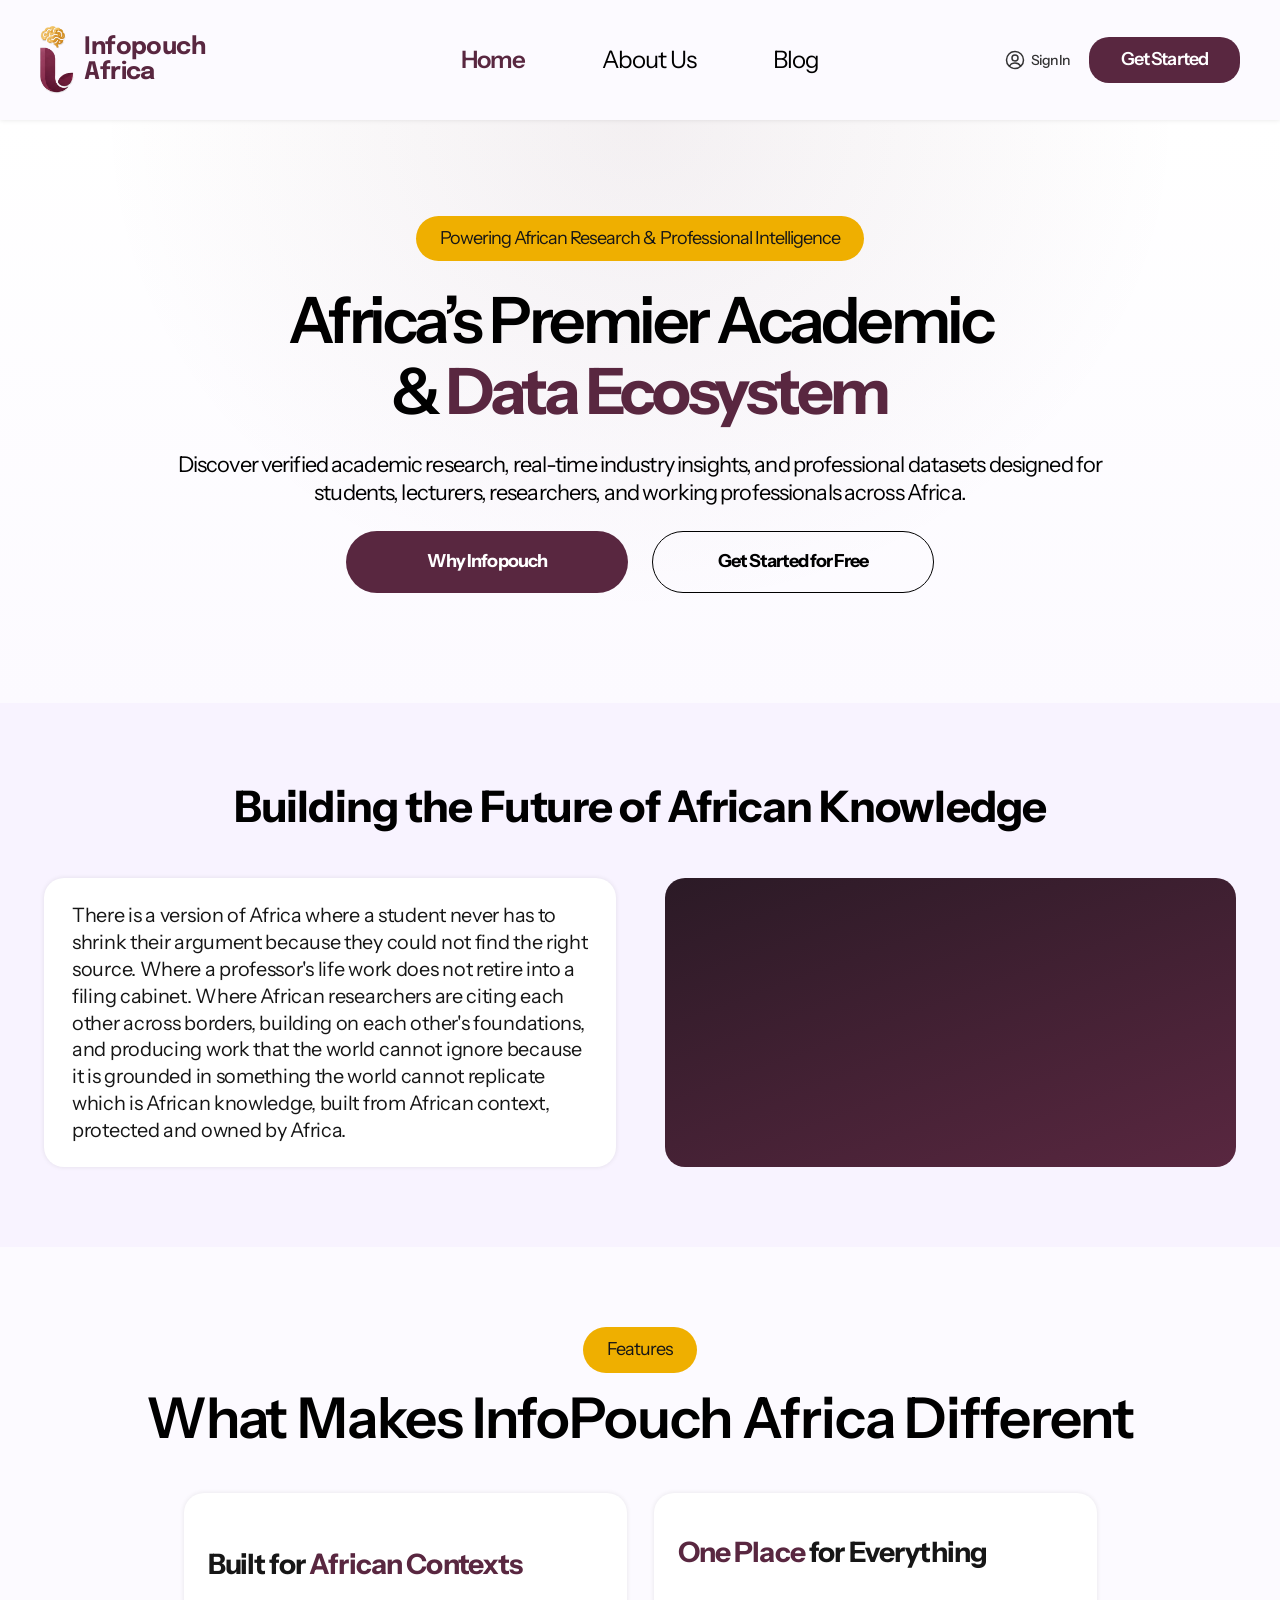
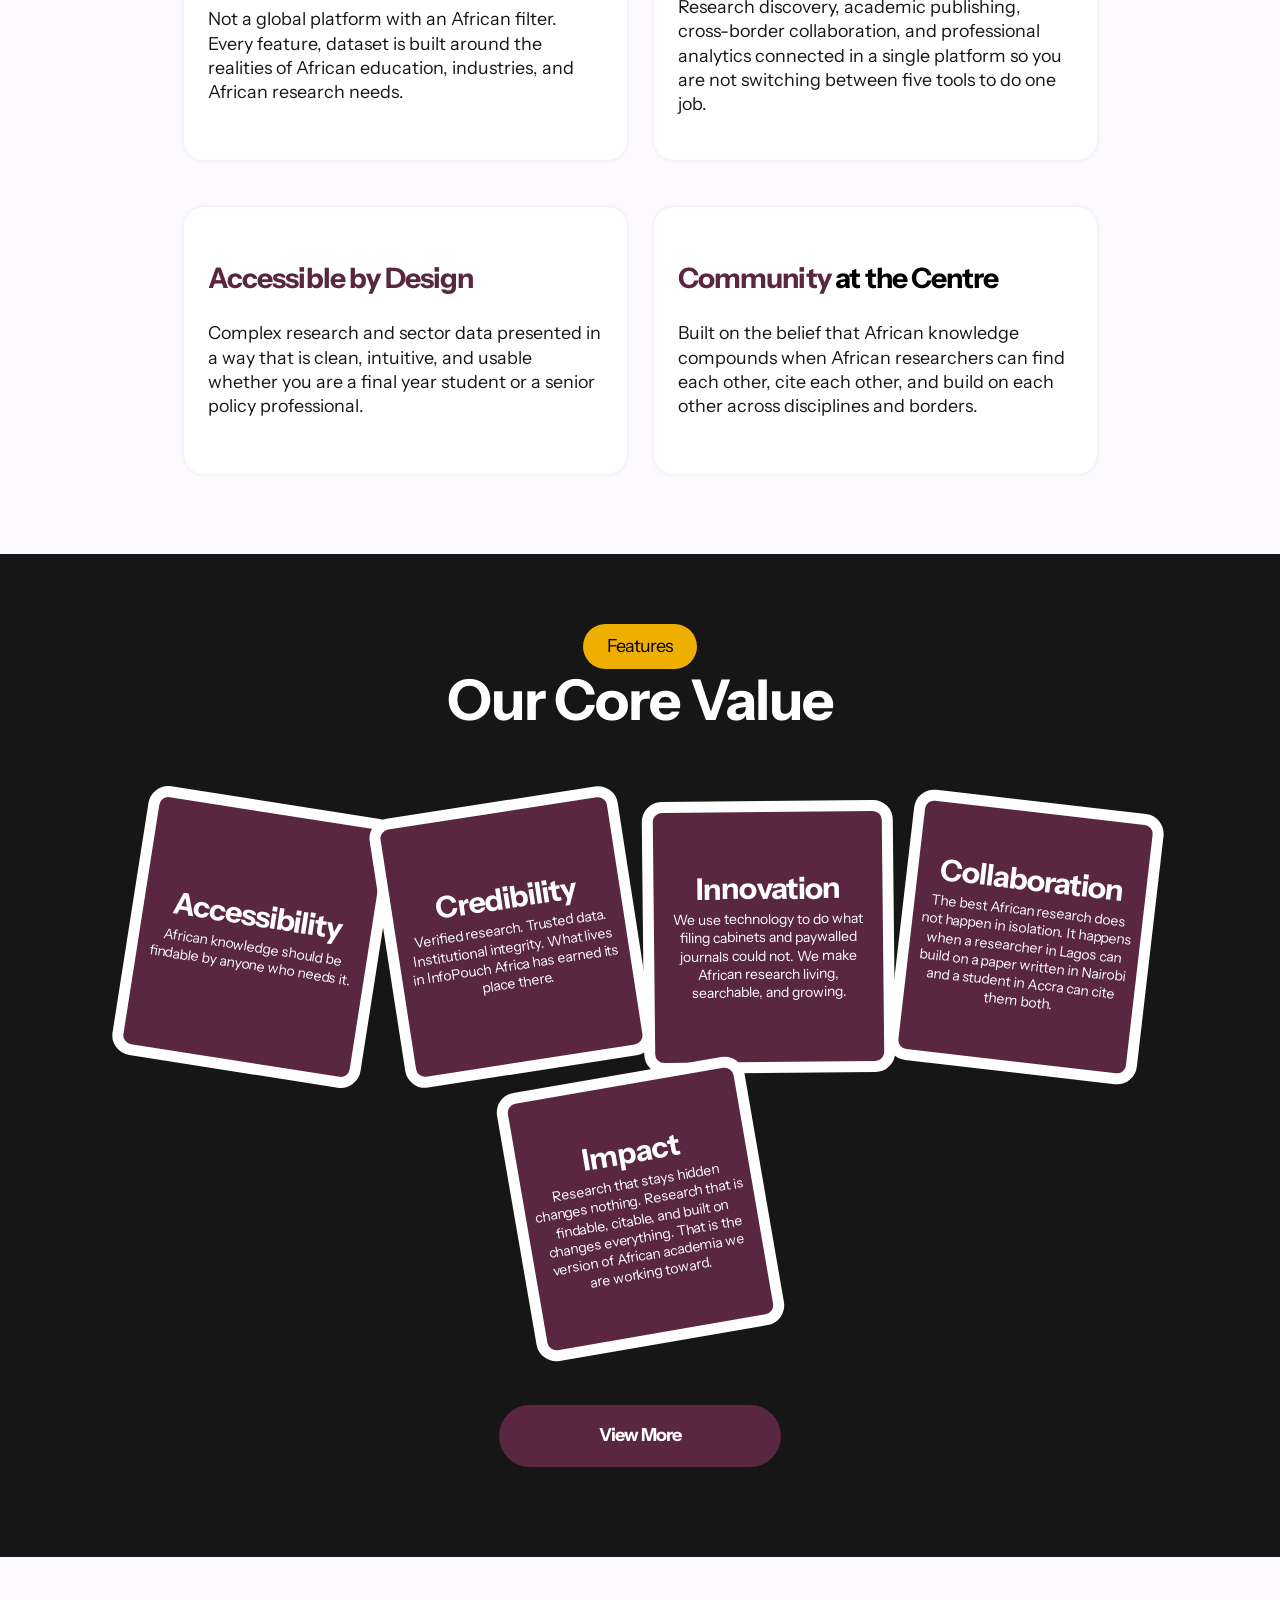
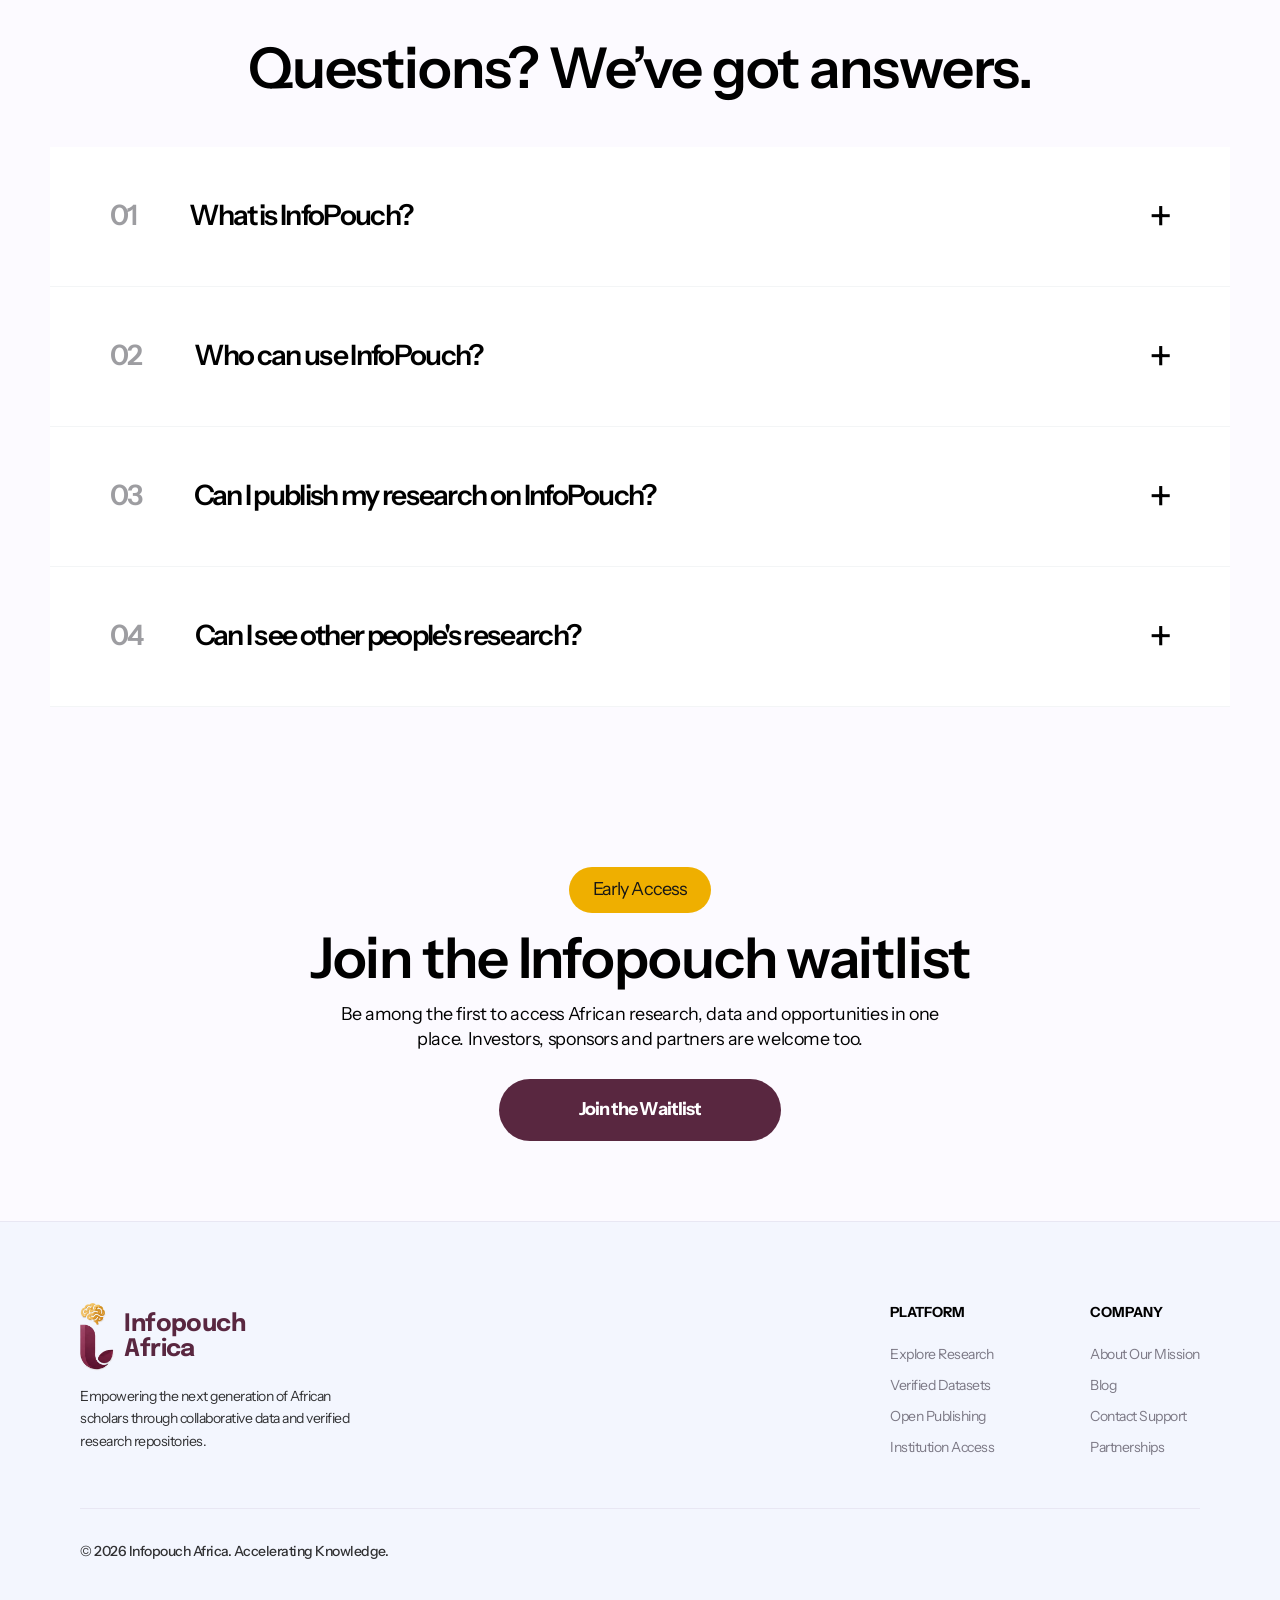
==== index.html @ 2bbce554 "Add InfoPouch site" ====
<!DOCTYPE html>
<html lang="en"><head><meta charset="utf-8">
<meta name="viewport" content="width=device-width, initial-scale=1">
<title>Infopouch Africa | Africa’s Premier Academic & Data Ecosystem</title>
<meta name="description" content="A digital data and information repository for Africans, by Africans.">
<link rel="preconnect" href="https://fonts.googleapis.com"><link rel="preconnect" href="https://fonts.gstatic.com" crossorigin>
<link href="https://fonts.googleapis.com/css2?family=Instrument+Sans:wght@400;500;600;700&family=Epilogue:wght@700&display=swap" rel="stylesheet">
<link rel="icon" type="image/png" href="assets/favicon.png">
<link rel="stylesheet" href="css/style.css"></head><body>
<div id="site-header"></div>
<main>
<div class="hero"><div class="wrap center"><span class="pill">Powering African Research &amp; Professional Intelligence</span>
<h1>Africa’s Premier Academic<br>&amp; <b>Data Ecosystem</b></h1>
<p class="lead">Discover verified academic research, real-time industry insights, and professional datasets designed for students, lecturers, researchers, and working professionals across Africa.</p>
<div class="btns"><a class="btn" href="about.html">Why Infopouch</a><a class="btn out" data-wl href="#waitlist">Get Started for Free</a></div></div></div>
<section class="lav"><div class="wrap"><h2 style="font-weight:700;font-size:clamp(30px,3.4vw,48px)">Building the Future of African Knowledge</h2>
<div class="split" style="margin-top:48px"><div class="card wide"><p style="margin:0">There is a version of Africa where a student never has to shrink their argument because they could not find the right source. Where a professor's life work does not retire into a filing cabinet. Where African researchers are citing each other across borders, building on each other's foundations, and producing work that the world cannot ignore because it is grounded in something the world cannot replicate which is African knowledge, built from African context, protected and owned by Africa.</p></div><div class="panel pf" style="min-height:289px"></div></div></div></section>
<section class="bg"><div class="wrap"><div class="center"><span class="pill">Features</span><h2>What Makes InfoPouch Africa Different</h2></div>
<div class="cards" style="margin-top:44px">
<div class="card"><h3>Built for <em>African Contexts</em></h3><p>Not a global platform with an African filter. Every feature, dataset is built around the realities of African education, industries, and African research needs.</p></div>
<div class="card"><h3><em>One Place</em> for Everything</h3><p>Research discovery, academic publishing, cross-border collaboration, and professional analytics connected in a single platform so you are not switching between five tools to do one job.</p></div>
<div class="card"><h3 class="p">Accessible by Design</h3><p>Complex research and sector data presented in a way that is clean, intuitive, and usable whether you are a final year student or a senior policy professional.</p></div>
<div class="card"><h3 class="p">Community <span style="color:#000">at the Centre</span></h3><p>Built on the belief that African knowledge compounds when African researchers can find each other, cite each other, and build on each other across disciplines and borders.</p></div></div></div></section>
<section class="values"><div class="wrap center"><span class="pill" style="color:#000">Features</span><h2>Our Core Value</h2>
<div class="vals">
<div class="v"><h3>Accessibility</h3><p>African knowledge should be findable by anyone who needs it.</p></div>
<div class="v"><h3>Credibility</h3><p>Verified research. Trusted data. Institutional integrity. What lives in InfoPouch Africa has earned its place there.</p></div>
<div class="v"><h3>Innovation</h3><p>We use technology to do what filing cabinets and paywalled journals could not. We make African research living, searchable, and growing.</p></div>
<div class="v"><h3>Collaboration</h3><p>The best African research does not happen in isolation. It happens when a researcher in Lagos can build on a paper written in Nairobi and a student in Accra can cite them both.</p></div>
<div class="v"><h3>Impact</h3><p>Research that stays hidden changes nothing. Research that is findable, citable, and built on changes everything. That is the version of African academia we are working toward.</p></div></div>
<a class="btn" href="about.html">View More</a></div></section>
<section class="bg"><div class="wrap"><h2>Questions? We’ve got answers.</h2><div class="faq">
<details><summary>What is InfoPouch?</summary><p>A digital data and information repository for Africans, by Africans, bringing African research, sector data and opportunities into one searchable platform.</p></details>
<details><summary>Who can use InfoPouch?</summary><p>Students, researchers, lecturers, professionals and institutions across Africa, starting in Nigeria.</p></details>
<details><summary>Can I publish my research on InfoPouch?</summary><p>Yes. Publishing for authors and academics is part of the platform. Join the waitlist to be first in line.</p></details>
<details><summary>Can I see other people's research?</summary><p>Yes. Discovering African research, data and opportunities is the core of the platform.</p></details></div></div></section>
<section class="wl" id="waitlist"><div class="wrap"><span class="pill">Early Access</span><h2>Join the Infopouch waitlist</h2>
<p>Be among the first to access African research, data and opportunities in one place. Investors, sponsors and partners are welcome too.</p>
<a class="btn" data-wl href="#waitlist">Join the Waitlist</a></div></section>
</main>
<div id="site-footer"></div>
<script src="js/main.js"></script></body></html>
---- css/style.css ----
/* ===== BRAND TOKENS (taken from the Figma file). Edit here to restyle the whole site ===== */
:root{
 --plum:#592740; --gold:#efaf00; --ink:#161616; --lav:#f8f3ff; --bg:#fcfaff; --white:#fff;
 --line:rgba(204,195,214,.3); --footer:rgba(225,232,253,.4); --mute:rgba(74,68,83,.7); --dark:#161616;
 /* Photos: drop files in /assets and set them here, e.g.  --hero-img:url("assets/hero.jpg");  */
 --hero-img:none; --about-img:none; --vision-img:none; --mission-img:none; --future-img:none; --blog-hero-img:none;
}
*{box-sizing:border-box}html{scroll-behavior:smooth}
body{margin:0;background:#fff;color:#000;font:400 clamp(17px,1.4vw,20px)/1.35 "Instrument Sans",system-ui,sans-serif}
h1,h2,h3,p{margin:0}a{color:inherit}.wrap{max-width:1240px;margin:0 auto;padding:0 24px}
/* header */
header{background:var(--bg);box-shadow:0 0 5px rgba(0,0,0,.1);position:sticky;top:0;z-index:10}
header .wrap{max-width:1440px;display:grid;grid-template-columns:1fr auto 1fr;align-items:center;height:120px;padding:0 40px}
.brand{display:inline-flex;align-items:center;gap:10px;text-decoration:none;font:700 24px/1 Epilogue,sans-serif;color:var(--plum);letter-spacing:-.025em}
.brand img{height:68px;width:auto}.brand span{max-width:110px;line-height:1.05}
nav{display:flex;gap:77px;font-size:24px;letter-spacing:-.04em}nav a{text-decoration:none;color:#000}nav a.on{color:var(--plum);font-weight:600}
.hact{display:flex;align-items:center;justify-content:flex-end;gap:20px}
.signin{display:inline-flex;align-items:center;gap:6px;font:500 14px "Instrument Sans";color:rgba(0,0,0,.8);text-decoration:none;letter-spacing:-.07em}
.btn{display:inline-flex;align-items:center;justify-content:center;background:var(--plum);color:#fff;border:0;text-decoration:none;cursor:pointer;font:700 18px/1.4 "Instrument Sans",sans-serif;letter-spacing:-.055em;min-height:62px;min-width:282px;padding:10px 24px;border-radius:100px}
.btn.sm{min-height:46px;min-width:151px;border-radius:20px;font-weight:600}
.btn.out{background:transparent;color:#000;border:1px solid #000}.btn.out.w{color:#fff;border-color:#fff}
.pill{display:inline-block;background:var(--gold);color:var(--ink);font-size:18px;letter-spacing:-.055em;padding:10px 24px;border-radius:100px;line-height:1.4}
/* type */
h1{font-weight:600;font-size:clamp(38px,5vw,72px);letter-spacing:-.055em;line-height:1.1}h1 b{font-weight:700;color:var(--plum)}
h2{font-weight:600;font-size:clamp(32px,4.4vw,64px);letter-spacing:-.02em;line-height:1.1;text-align:center}
.center{text-align:center;display:flex;flex-direction:column;align-items:center;gap:14px}
/* hero */
.hero{padding:96px 0 110px;background:var(--hero-img) center/cover no-repeat,radial-gradient(ellipse at 50% 0%,rgba(89,39,64,.07),transparent 60%),linear-gradient(#fff,var(--bg))}
.hero .center{gap:24px}.hero p.lead{max-width:941px;font-size:clamp(18px,1.7vw,24px);letter-spacing:-.04em;line-height:1.3}
.btns{display:flex;gap:24px;flex-wrap:wrap;justify-content:center}
.hero.dark{background:var(--blog-hero-img) center/cover no-repeat,linear-gradient(135deg,#1c1418,#3b1a2c);color:#fff;padding:120px 0}
section{padding:80px 0}.lav{background:var(--lav)}.bg{background:var(--bg)}
/* split blocks */
.split{display:grid;grid-template-columns:1fr 1fr;gap:49px;align-items:center}
.split p{font-size:clamp(17px,1.55vw,22px);color:var(--ink);letter-spacing:-.015em;margin-bottom:12px}
.panel{min-height:320px;border-radius:20px;background:var(--about-img) center/cover no-repeat,linear-gradient(160deg,#2b1a26,var(--plum) 70%)}
.panel.pv{background:var(--vision-img) center/cover no-repeat,linear-gradient(160deg,#3a2230,#6b3350)}.panel.pm{background:var(--mission-img) center/cover no-repeat,linear-gradient(160deg,#6b3350,#2b1a26)}.panel.pf{background:var(--future-img) center/cover no-repeat,linear-gradient(160deg,#2b1a26,var(--plum))}
/* cards */
.cards{display:grid;grid-template-columns:repeat(2,minmax(0,443px));gap:47px 27px;justify-content:center}
.card{background:#fff;border-radius:20px;padding:20px 24px;box-shadow:0 0 5px rgba(0,0,0,.09);display:flex;flex-direction:column;justify-content:center;gap:27px;min-height:267px}
.card h3{font-weight:700;font-size:clamp(24px,2.2vw,32px);letter-spacing:-.03em;line-height:1.15;color:var(--ink)}.card h3 em{font-style:normal;color:var(--plum)}.card h3.p{color:var(--plum)}.card p{color:var(--ink)}
.card.wide{min-height:289px;padding:24px 28px;gap:12px}.card.wide h3{font-size:clamp(26px,2.4vw,36px)}
.stack{display:grid;gap:49px}
/* core values */
.values{background:var(--dark);color:#fff;padding:70px 0 90px}.values h2{color:#fff;font-weight:700}
.vals{display:flex;flex-wrap:wrap;justify-content:center;gap:6px;margin:70px 0 60px}
.v{width:251px;min-height:272px;background:var(--plum);border:11px solid #fff;border-radius:20px;padding:12px;display:flex;flex-direction:column;justify-content:center;gap:6px;text-align:center;font-size:14px;line-height:1.3}
.v h3{font-weight:700;font-size:32px;letter-spacing:-.03em;line-height:1.05}
.v:nth-child(1){transform:rotate(8.9deg)}.v:nth-child(2){transform:rotate(-8.8deg)}.v:nth-child(3){transform:rotate(-.6deg)}.v:nth-child(4){transform:rotate(6.6deg)}.v:nth-child(5){transform:rotate(-9.8deg)}
.values .center{gap:0}
/* faq */
.faq{max-width:1180px;margin:48px auto 0;counter-reset:q}
details{background:#fff;counter-increment:q;border-bottom:1px solid rgba(205,214,218,.25)}
summary{list-style:none;cursor:pointer;display:flex;align-items:flex-start;gap:52px;padding:52px 60px;font-weight:600;font-size:clamp(22px,2.2vw,32px);letter-spacing:-.06em;color:#000;line-height:1.2}
summary::-webkit-details-marker{display:none}summary::before{content:counter(q,decimal-leading-zero);color:rgba(60,60,67,.5);flex:none}
summary::after{content:"+";margin-left:auto;font-weight:300;font-size:44px;line-height:.8}details[open] summary::after{content:"×"}
details p{padding:0 60px 44px 164px;color:var(--ink)}
/* blog */
.posts{display:grid;grid-template-columns:repeat(auto-fill,minmax(300px,1fr));gap:48px 36px}
.post .art{height:260px;border-radius:20px;margin-bottom:20px;background-size:cover;background-position:center;background:linear-gradient(140deg,#3b1a2c,var(--plum));display:flex;align-items:flex-start;padding:14px}
.post .art span{background:rgba(0,0,0,.35);color:#fff;font-size:15px;padding:4px 12px;border-radius:6px}
.post h3{font-weight:600;font-size:clamp(24px,2.2vw,32px);letter-spacing:-.06em;line-height:1.15;color:#121416;margin-bottom:10px}
.meta{font-size:15px;color:rgba(0,0,0,.6);margin-bottom:12px}.post p{font-size:clamp(17px,1.4vw,20px)}
.post a.more{display:inline-block;margin-top:16px;font-weight:600;color:#121416;text-decoration:none;border-bottom:2px solid #121416;padding-bottom:2px}
article.full{max-width:760px;margin:0 auto}article.full p{margin:0 0 18px}.tag{font-size:14px;font-weight:600;color:var(--plum);text-transform:uppercase;letter-spacing:.06em}
/* waitlist */
.wl{background:var(--bg);text-align:center}.wl h2{margin:14px 0 14px}.wl p{max-width:620px;margin:0 auto 28px;letter-spacing:-.02em}
/* footer */
footer{background:var(--footer);border-top:1px solid var(--line);padding:81px 0 40px;font-size:14px}
footer .wrap{max-width:1440px;padding:0 80px}.fgrid{display:flex;justify-content:space-between;gap:48px;flex-wrap:wrap}
footer .brand{margin-bottom:14px}footer .blurb{max-width:300px;color:rgba(0,0,0,.8);letter-spacing:-.035em;line-height:1.6}
.fcols{display:flex;gap:96px;flex-wrap:wrap}footer h4{margin:0 0 24px;font:700 14px "Instrument Sans";text-transform:uppercase;color:#000}
footer .fcols a{display:block;margin-bottom:12px;color:var(--mute);text-decoration:none;letter-spacing:-.035em}
.fbot{border-top:1px solid var(--line);margin-top:40px;padding-top:33px;display:flex;justify-content:space-between;gap:16px;flex-wrap:wrap;font-weight:500;color:rgba(0,0,0,.8);letter-spacing:-.035em}
@media(max-width:900px){header .wrap{height:72px;padding:0 16px;display:flex;justify-content:space-between}.brand img{height:44px}.brand{font-size:17px}.brand span{max-width:90px}nav{display:none}.signin{display:none}
.split,.cards{grid-template-columns:1fr}.hero{padding:56px 0 64px}.btn{min-width:0;width:100%;max-width:320px}.btn.sm{width:auto;min-width:130px}
summary{padding:28px 20px;gap:18px}details p{padding:0 20px 28px}.v{width:100%;max-width:290px}footer .wrap{padding:0 24px}.fcols{gap:36px}section{padding:56px 0}}
.values .wrap{max-width:1440px}.vals{gap:0 6px}.v{padding:8px}.v p{overflow-wrap:anywhere}
.v h3{font-size:30px;overflow-wrap:anywhere}
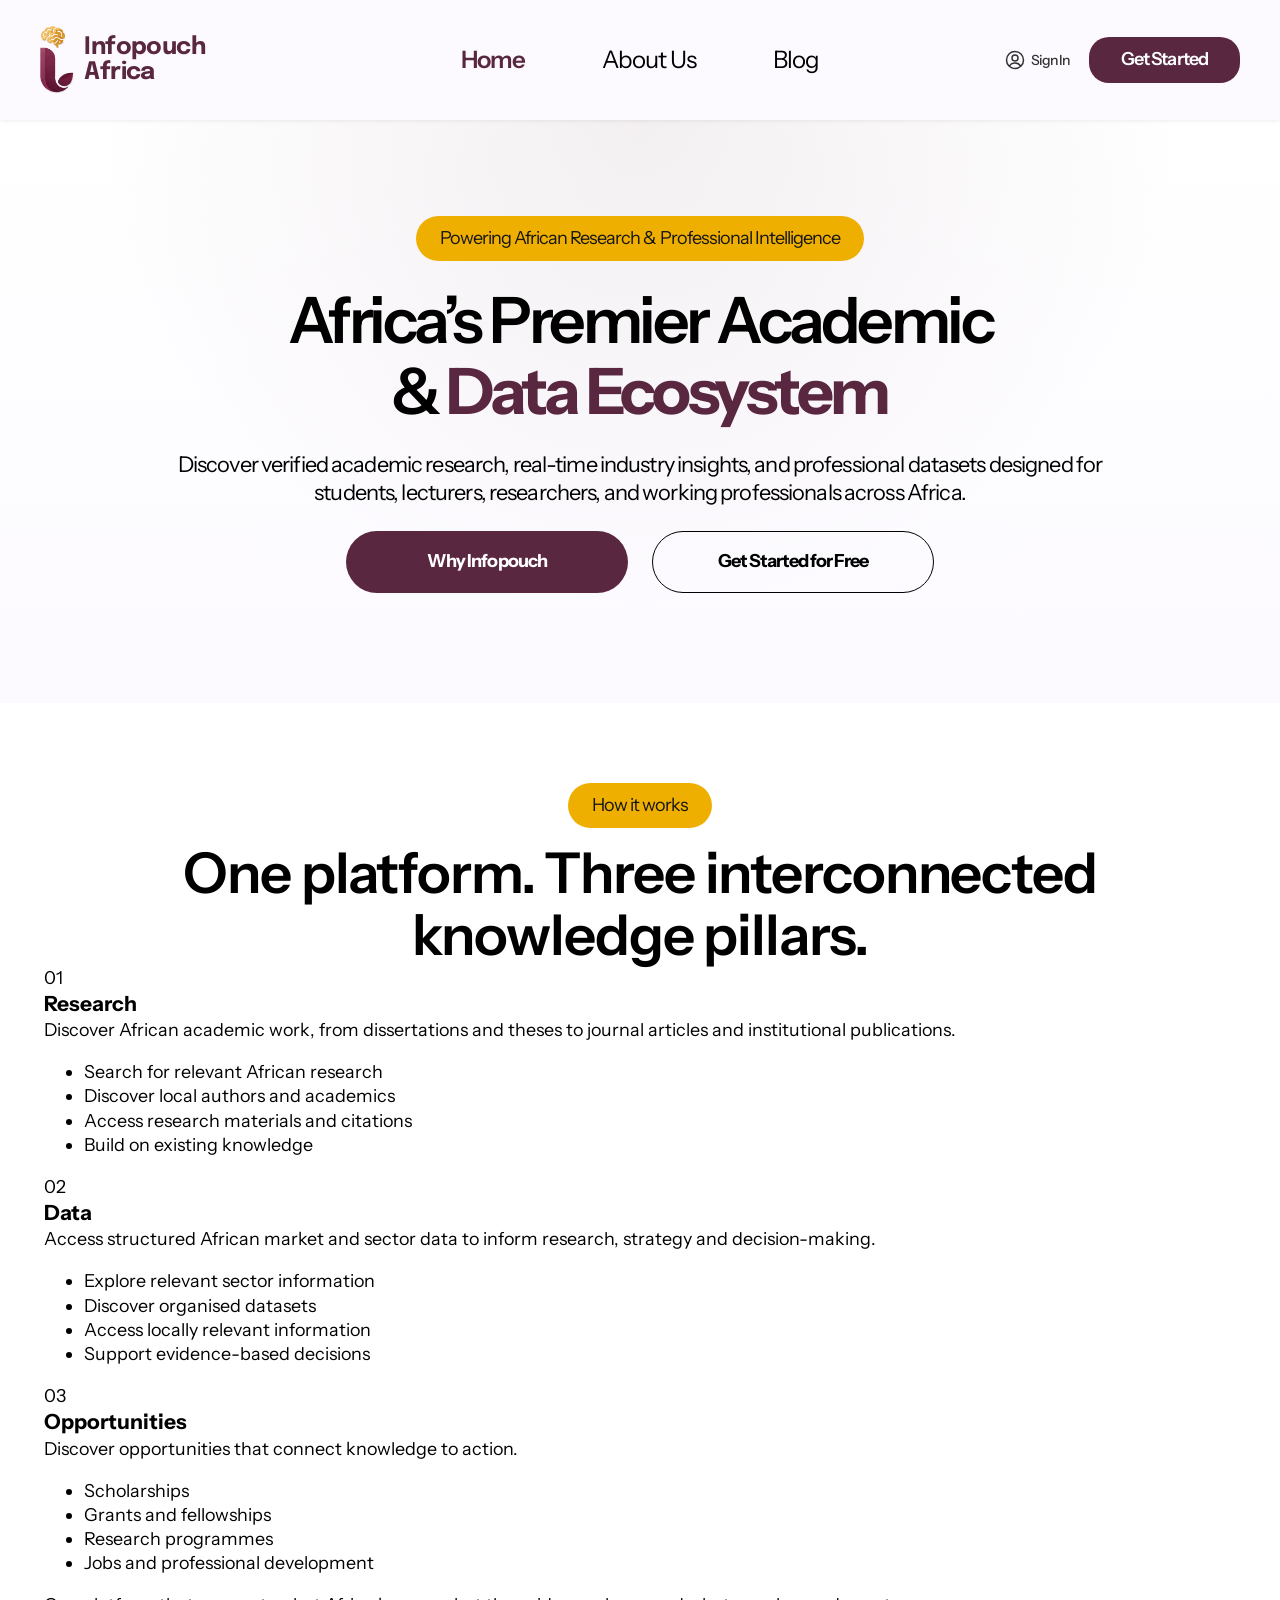
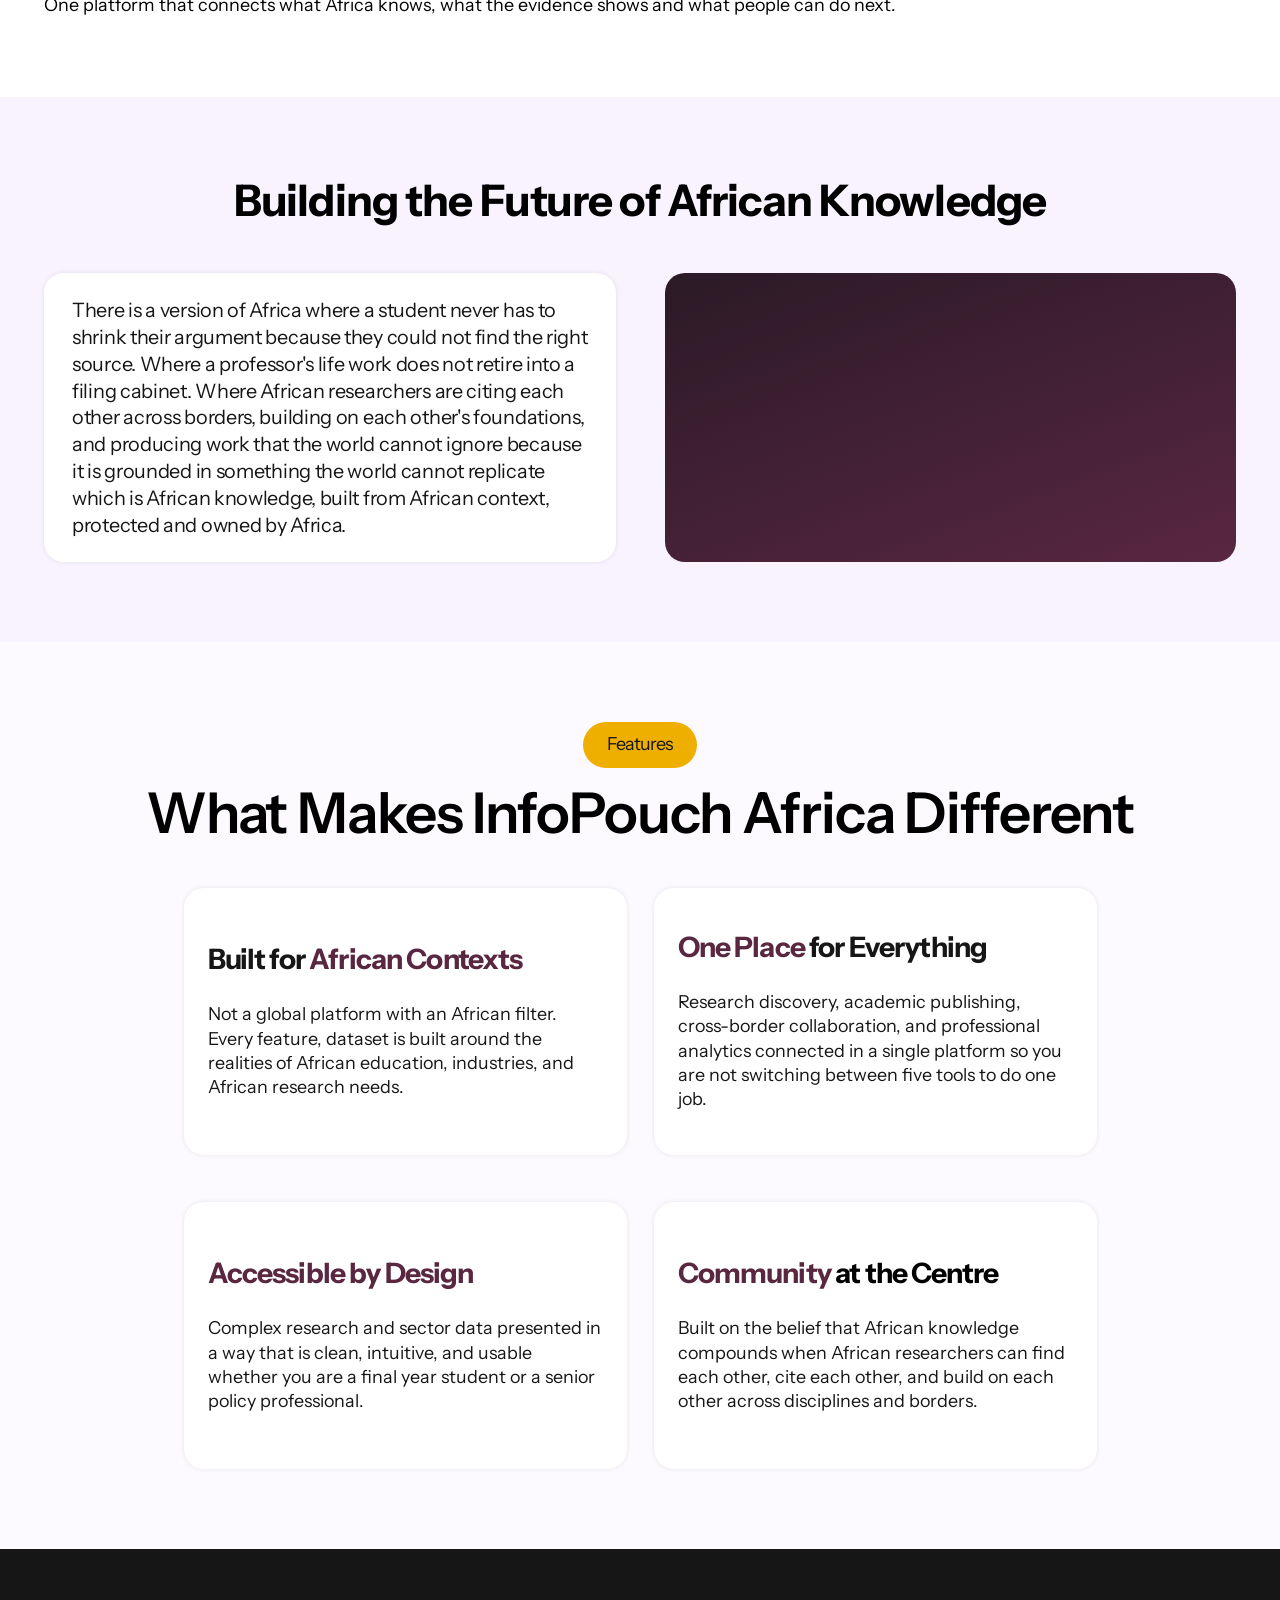
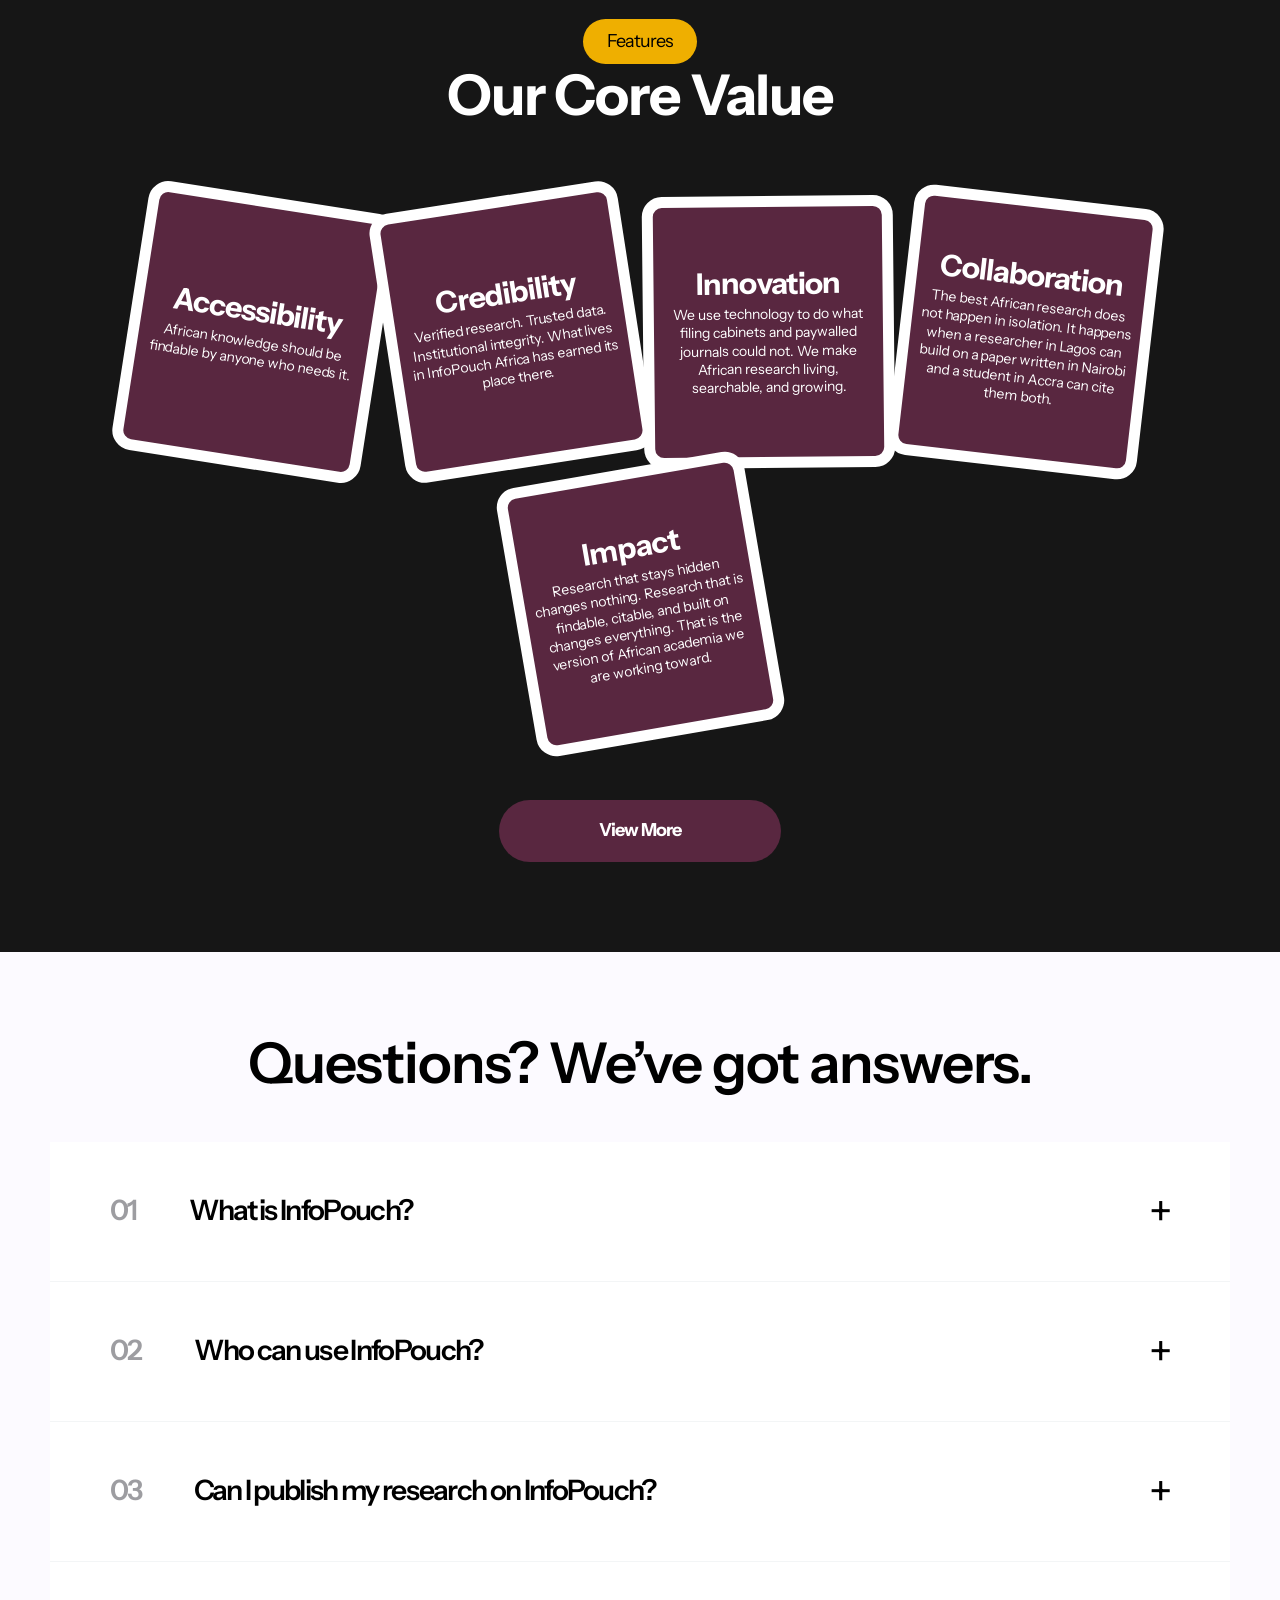
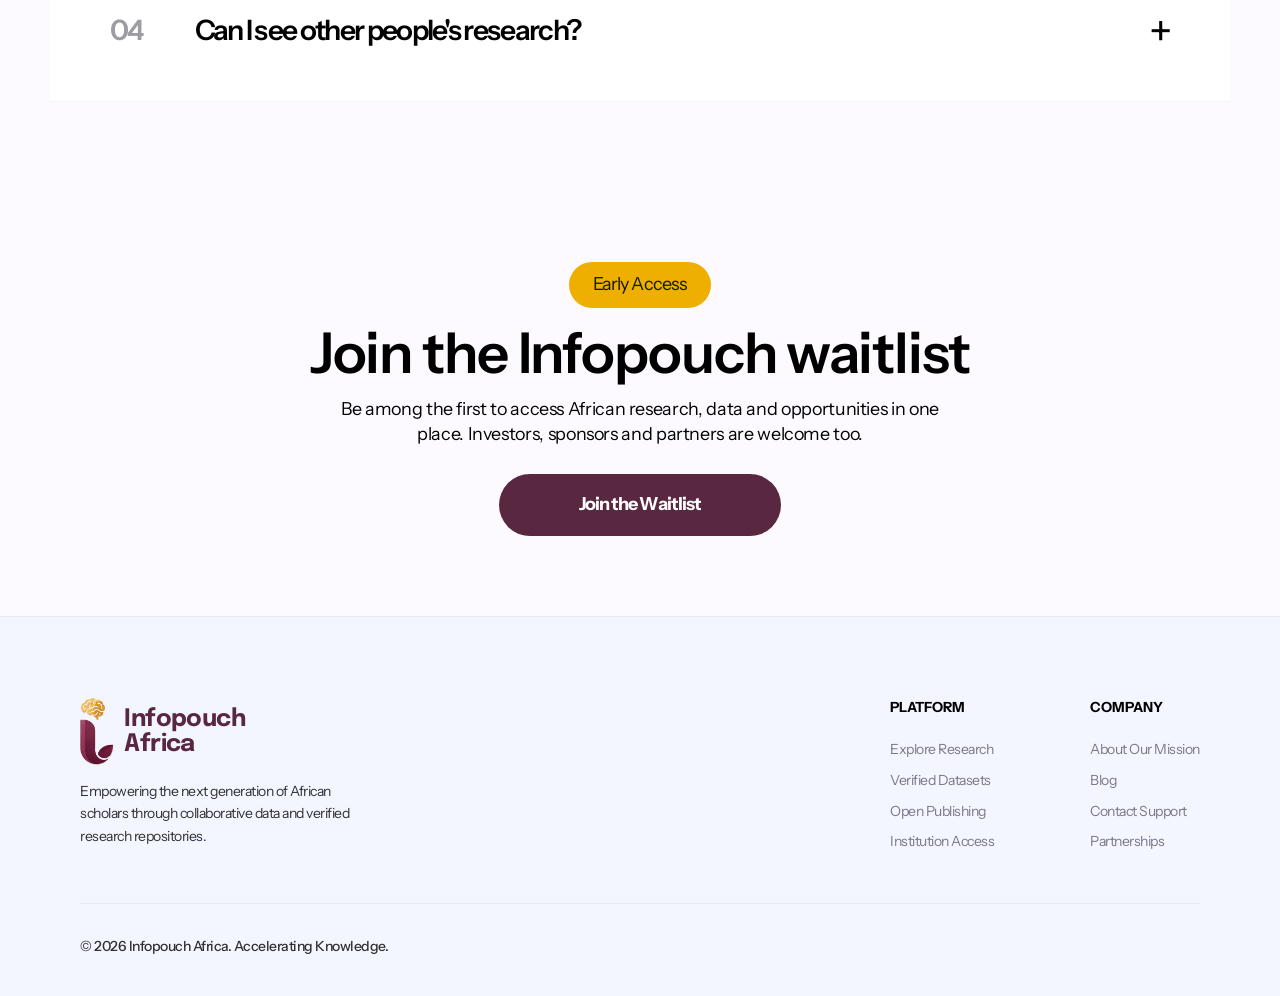
==== commit 53fc0b05: "Add files via upload" ====
--- a/index.html
+++ b/index.html
@@ -13,6 +13,12 @@
 <h1>Africa’s Premier Academic<br>&amp; <b>Data Ecosystem</b></h1>
 <p class="lead">Discover verified academic research, real-time industry insights, and professional datasets designed for students, lecturers, researchers, and working professionals across Africa.</p>
 <div class="btns"><a class="btn" href="about.html">Why Infopouch</a><a class="btn out" data-wl href="#waitlist">Get Started for Free</a></div></div></div>
+<section class="pillars"><div class="wrap"><div class="center"><span class="pill">How it works</span><h2>One platform. Three interconnected knowledge pillars.</h2></div>
+<div class="pgrid">
+<article class="pillar"><span class="num">01</span><h3>Research</h3><p>Discover African academic work, from dissertations and theses to journal articles and institutional publications.</p><ul><li>Search for relevant African research</li><li>Discover local authors and academics</li><li>Access research materials and citations</li><li>Build on existing knowledge</li></ul></article>
+<article class="pillar"><span class="num">02</span><h3>Data</h3><p>Access structured African market and sector data to inform research, strategy and decision-making.</p><ul><li>Explore relevant sector information</li><li>Discover organised datasets</li><li>Access locally relevant information</li><li>Support evidence-based decisions</li></ul></article>
+<article class="pillar"><span class="num">03</span><h3>Opportunities</h3><p>Discover opportunities that connect knowledge to action.</p><ul><li>Scholarships</li><li>Grants and fellowships</li><li>Research programmes</li><li>Jobs and professional development</li></ul></article></div>
+<p class="tagline">One platform that connects what Africa knows, what the evidence shows and what people can do next.</p></div></section>
 <section class="lav"><div class="wrap"><h2 style="font-weight:700;font-size:clamp(30px,3.4vw,48px)">Building the Future of African Knowledge</h2>
 <div class="split" style="margin-top:48px"><div class="card wide"><p style="margin:0">There is a version of Africa where a student never has to shrink their argument because they could not find the right source. Where a professor's life work does not retire into a filing cabinet. Where African researchers are citing each other across borders, building on each other's foundations, and producing work that the world cannot ignore because it is grounded in something the world cannot replicate which is African knowledge, built from African context, protected and owned by Africa.</p></div><div class="panel pf" style="min-height:289px"></div></div></div></section>
 <section class="bg"><div class="wrap"><div class="center"><span class="pill">Features</span><h2>What Makes InfoPouch Africa Different</h2></div>
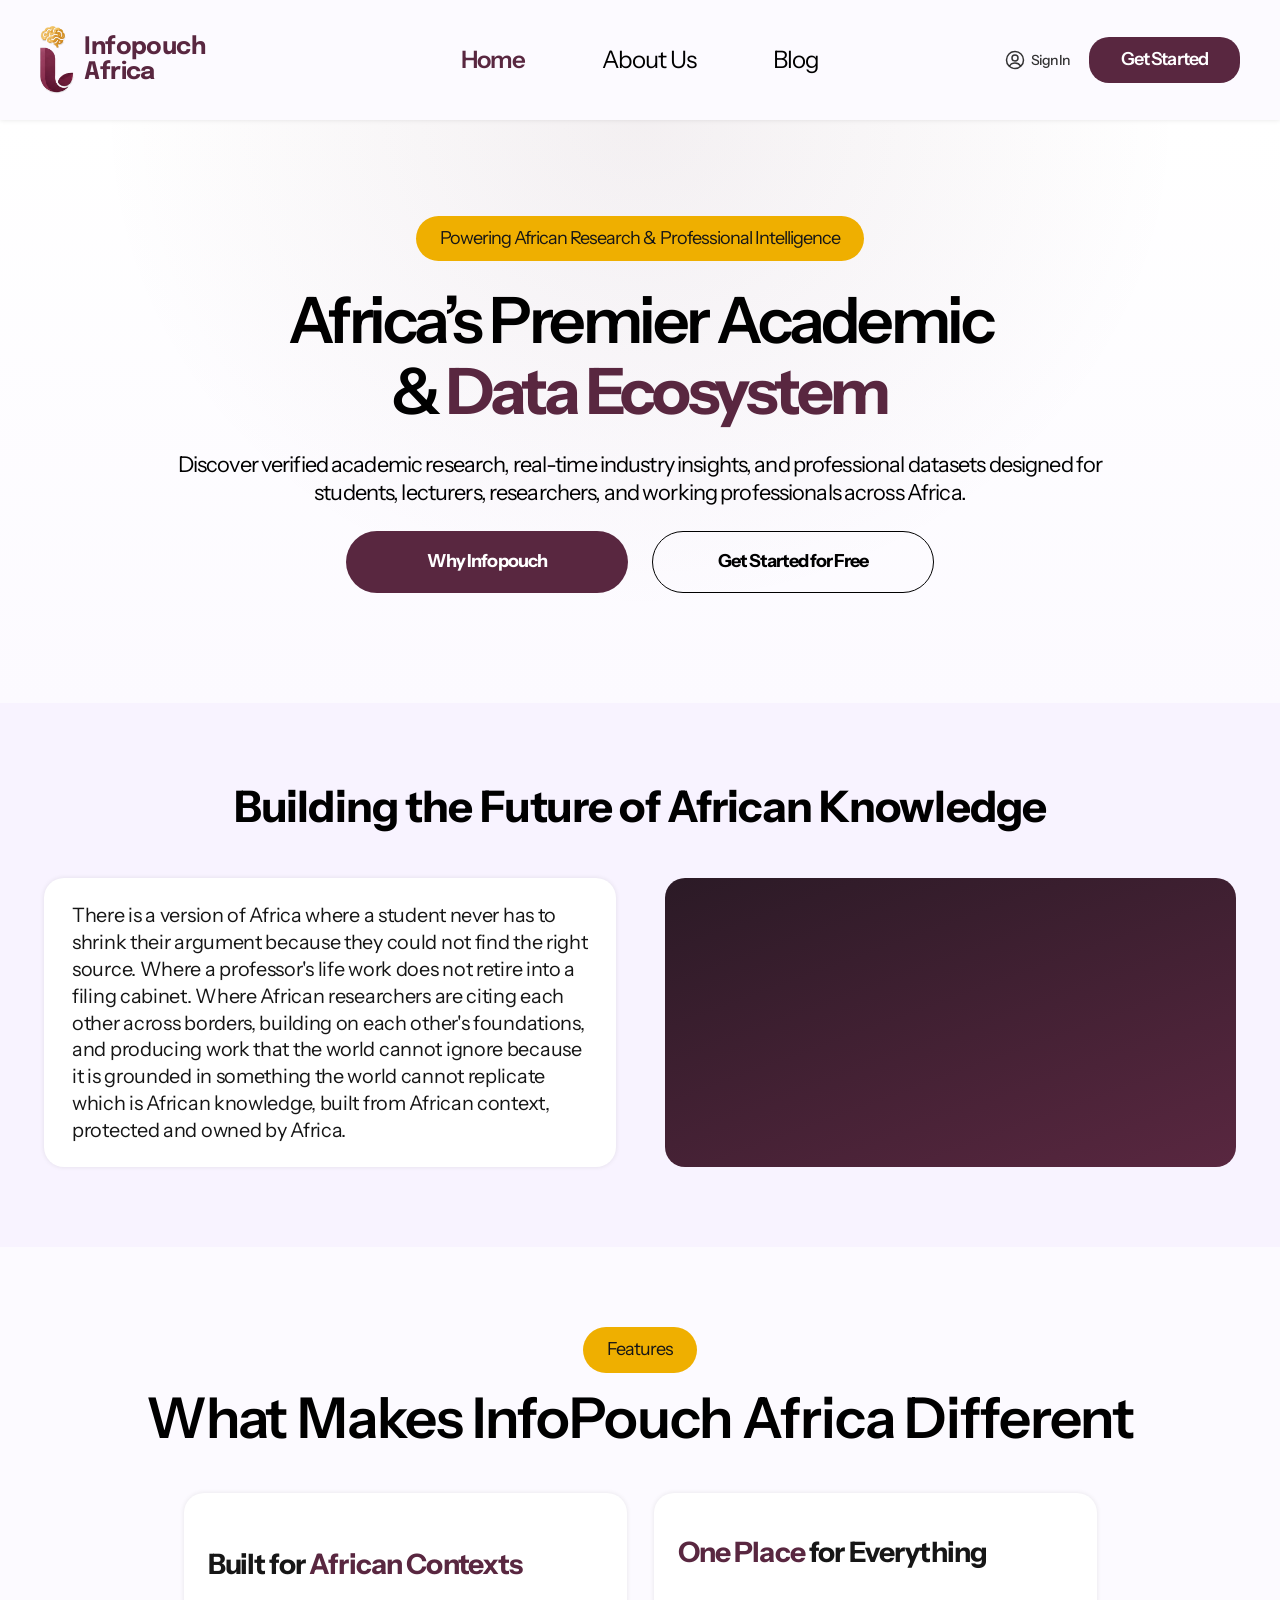
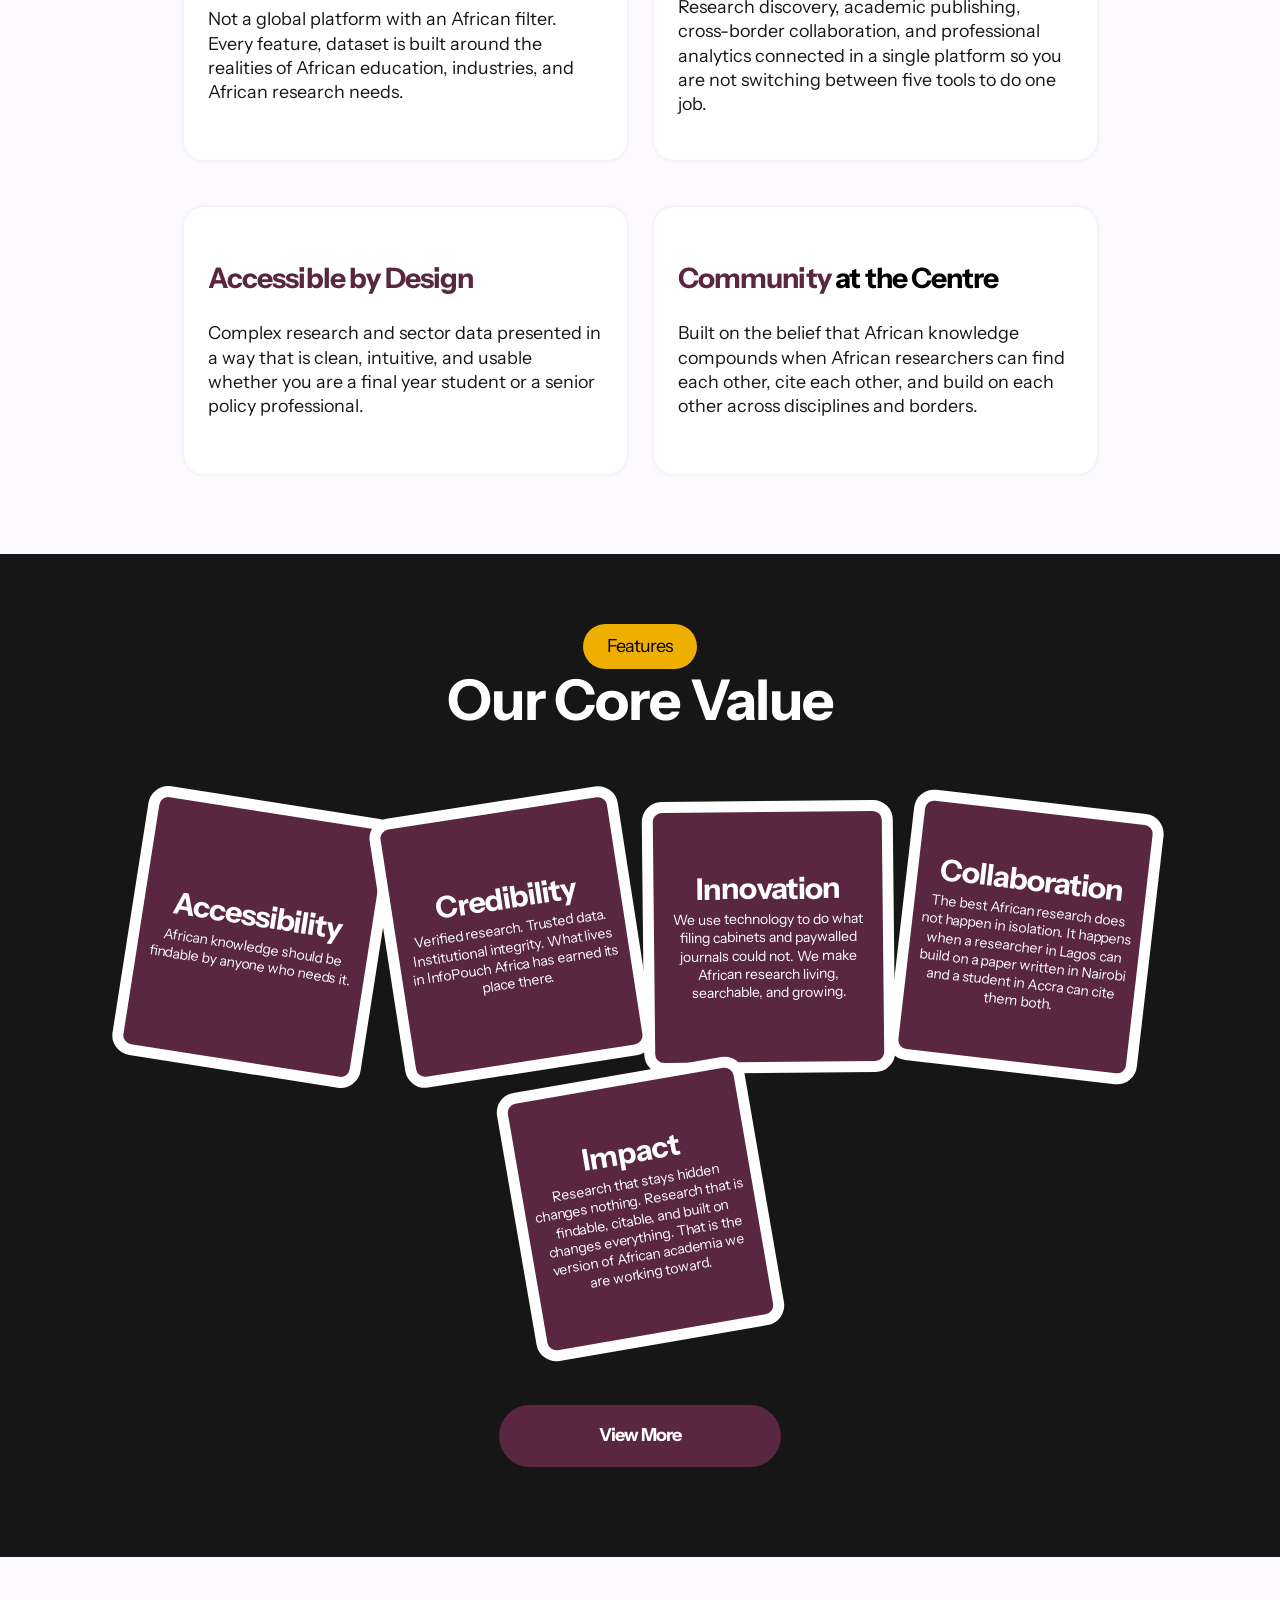
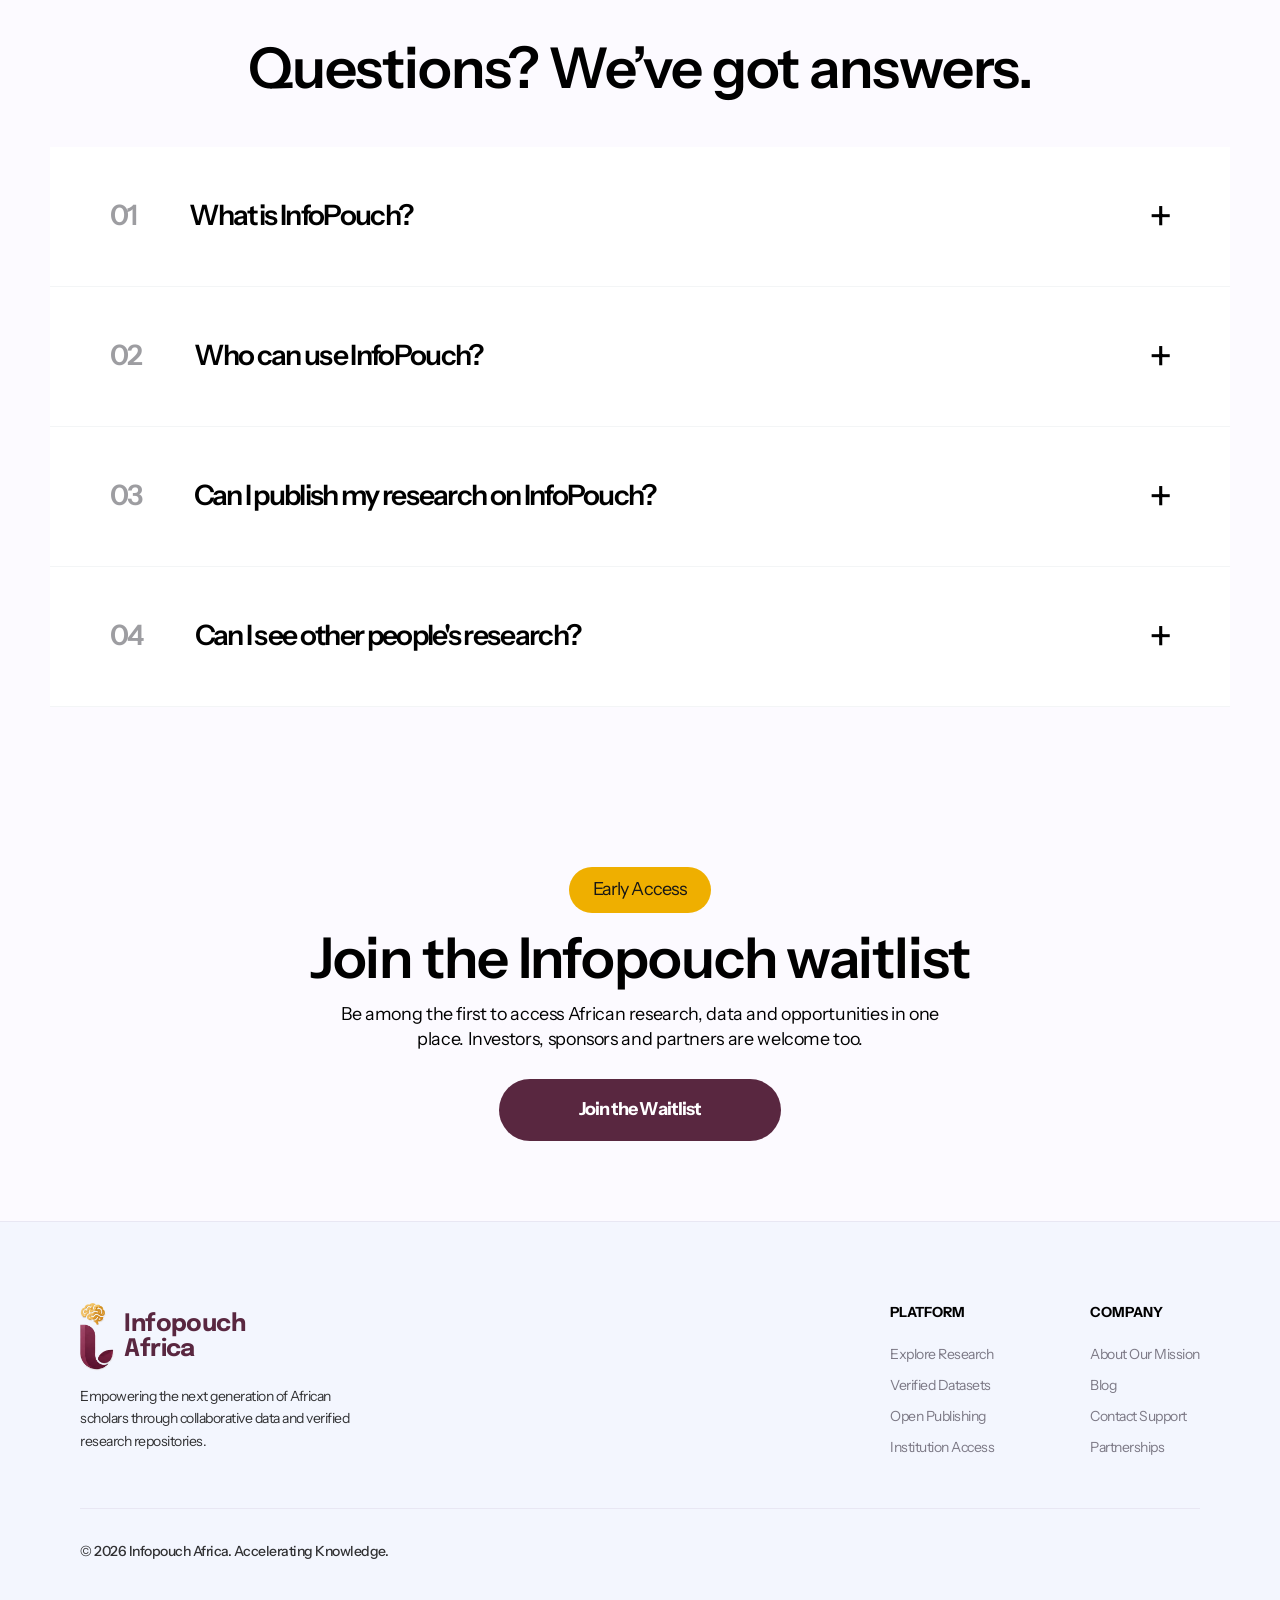
==== commit fbbf0d8d: "Revert "Add files via upload" This reverts commit 53fc0b054e43dcab280f68b3bfd7aab586cc6f69." ====
--- a/index.html
+++ b/index.html
@@ -13,12 +13,6 @@
 <h1>Africa’s Premier Academic<br>&amp; <b>Data Ecosystem</b></h1>
 <p class="lead">Discover verified academic research, real-time industry insights, and professional datasets designed for students, lecturers, researchers, and working professionals across Africa.</p>
 <div class="btns"><a class="btn" href="about.html">Why Infopouch</a><a class="btn out" data-wl href="#waitlist">Get Started for Free</a></div></div></div>
-<section class="pillars"><div class="wrap"><div class="center"><span class="pill">How it works</span><h2>One platform. Three interconnected knowledge pillars.</h2></div>
-<div class="pgrid">
-<article class="pillar"><span class="num">01</span><h3>Research</h3><p>Discover African academic work, from dissertations and theses to journal articles and institutional publications.</p><ul><li>Search for relevant African research</li><li>Discover local authors and academics</li><li>Access research materials and citations</li><li>Build on existing knowledge</li></ul></article>
-<article class="pillar"><span class="num">02</span><h3>Data</h3><p>Access structured African market and sector data to inform research, strategy and decision-making.</p><ul><li>Explore relevant sector information</li><li>Discover organised datasets</li><li>Access locally relevant information</li><li>Support evidence-based decisions</li></ul></article>
-<article class="pillar"><span class="num">03</span><h3>Opportunities</h3><p>Discover opportunities that connect knowledge to action.</p><ul><li>Scholarships</li><li>Grants and fellowships</li><li>Research programmes</li><li>Jobs and professional development</li></ul></article></div>
-<p class="tagline">One platform that connects what Africa knows, what the evidence shows and what people can do next.</p></div></section>
 <section class="lav"><div class="wrap"><h2 style="font-weight:700;font-size:clamp(30px,3.4vw,48px)">Building the Future of African Knowledge</h2>
 <div class="split" style="margin-top:48px"><div class="card wide"><p style="margin:0">There is a version of Africa where a student never has to shrink their argument because they could not find the right source. Where a professor's life work does not retire into a filing cabinet. Where African researchers are citing each other across borders, building on each other's foundations, and producing work that the world cannot ignore because it is grounded in something the world cannot replicate which is African knowledge, built from African context, protected and owned by Africa.</p></div><div class="panel pf" style="min-height:289px"></div></div></div></section>
 <section class="bg"><div class="wrap"><div class="center"><span class="pill">Features</span><h2>What Makes InfoPouch Africa Different</h2></div>
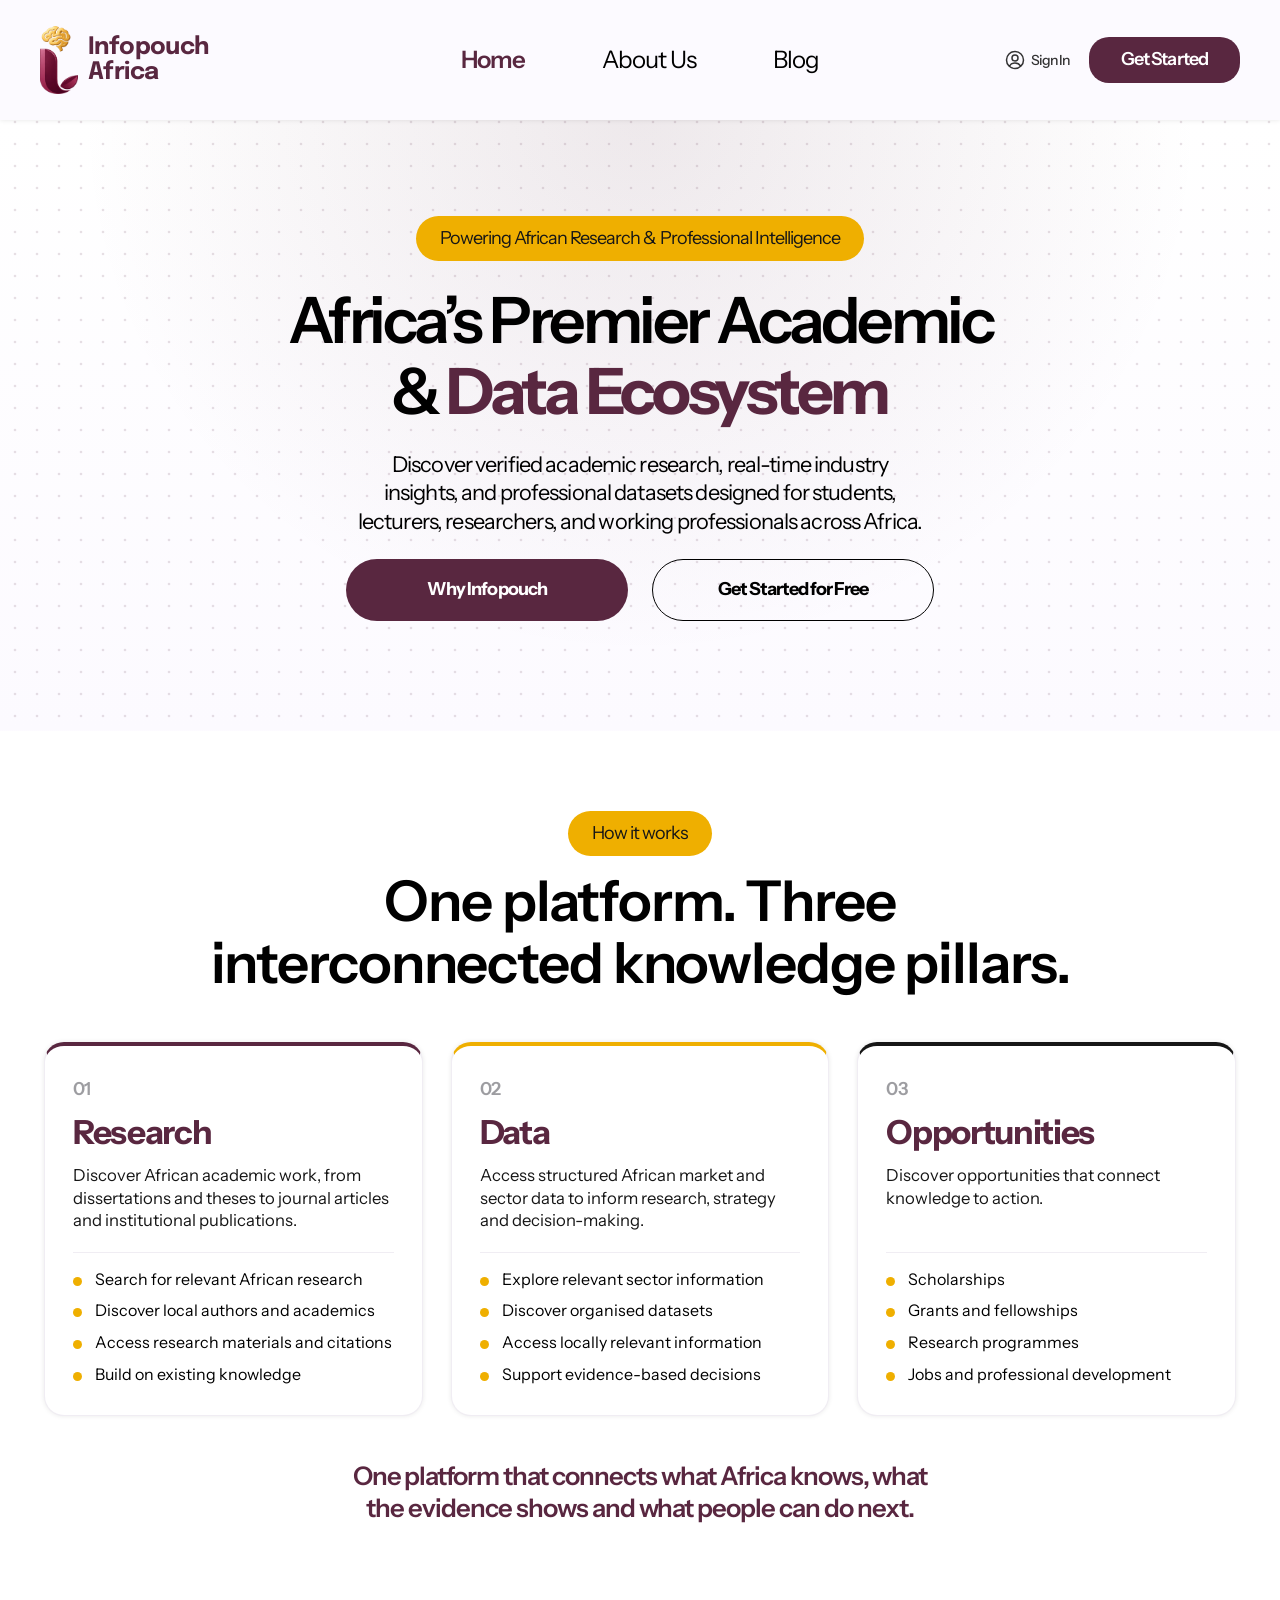
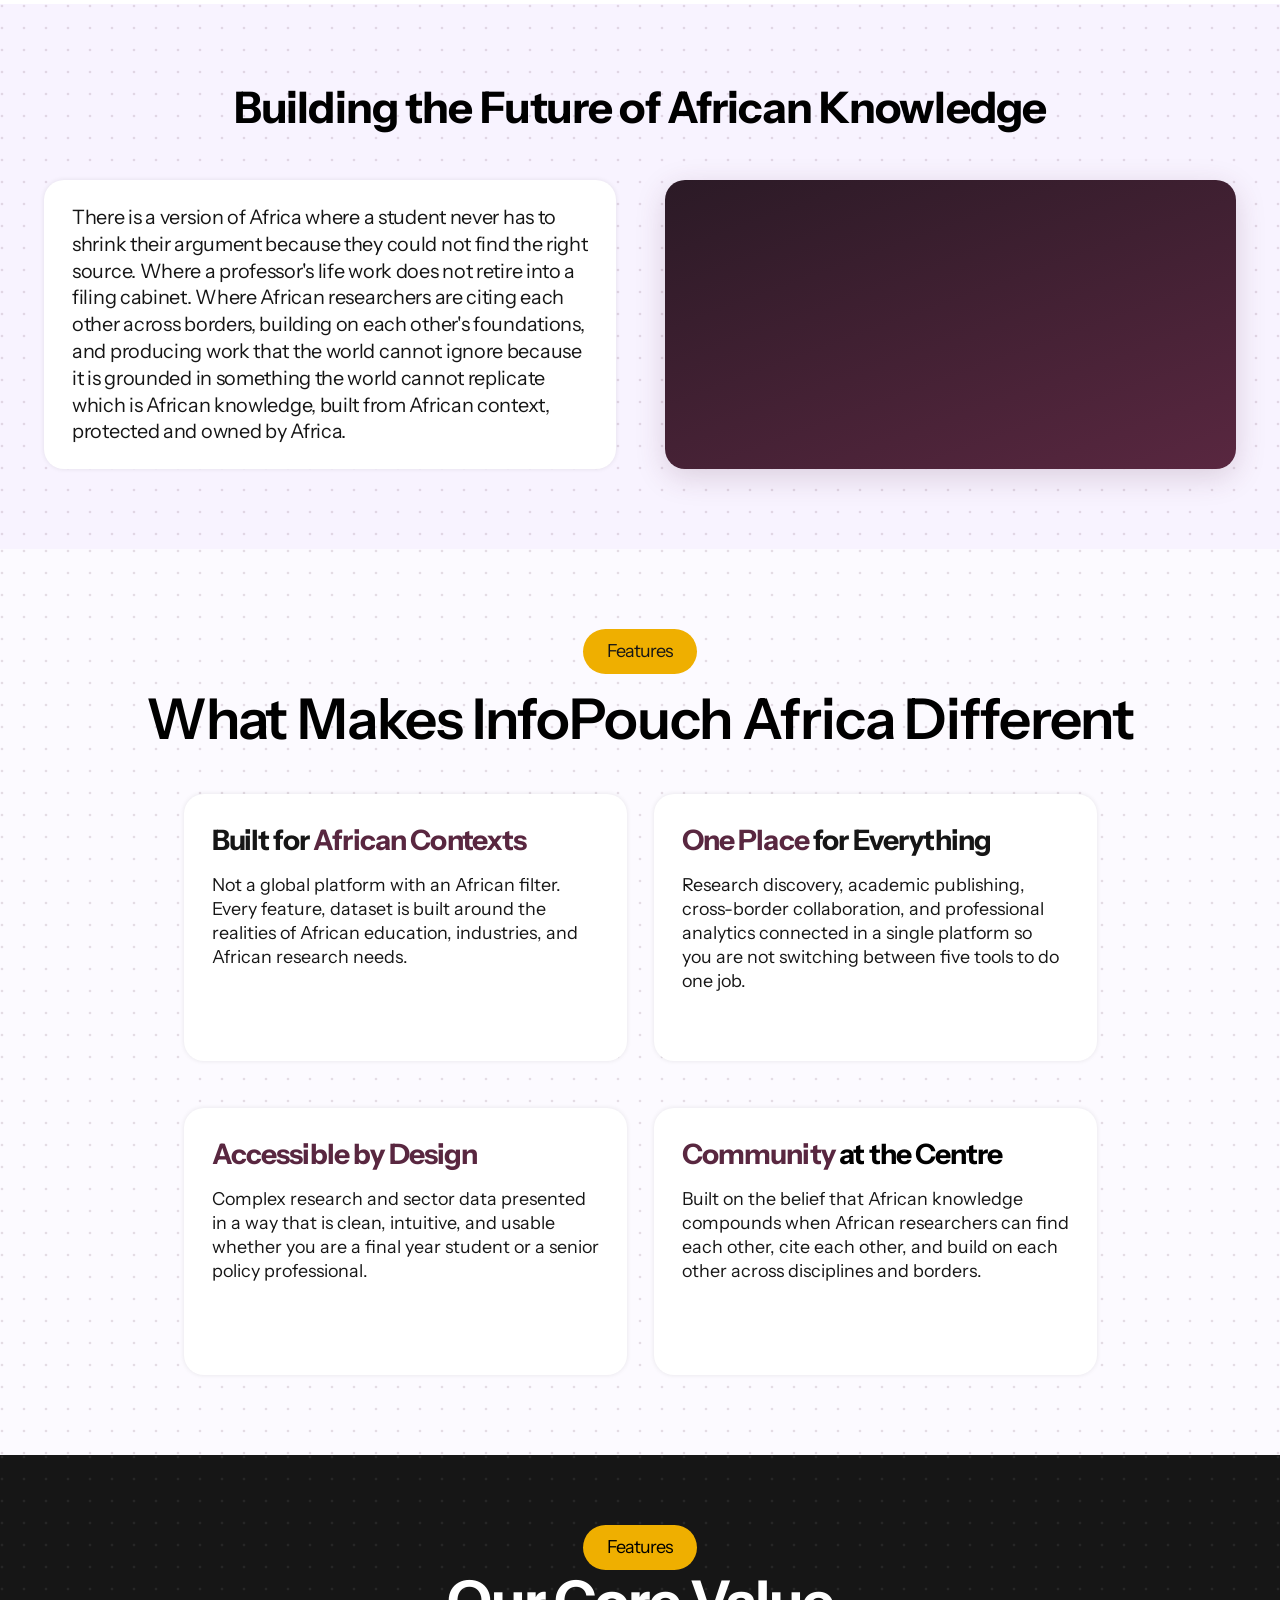
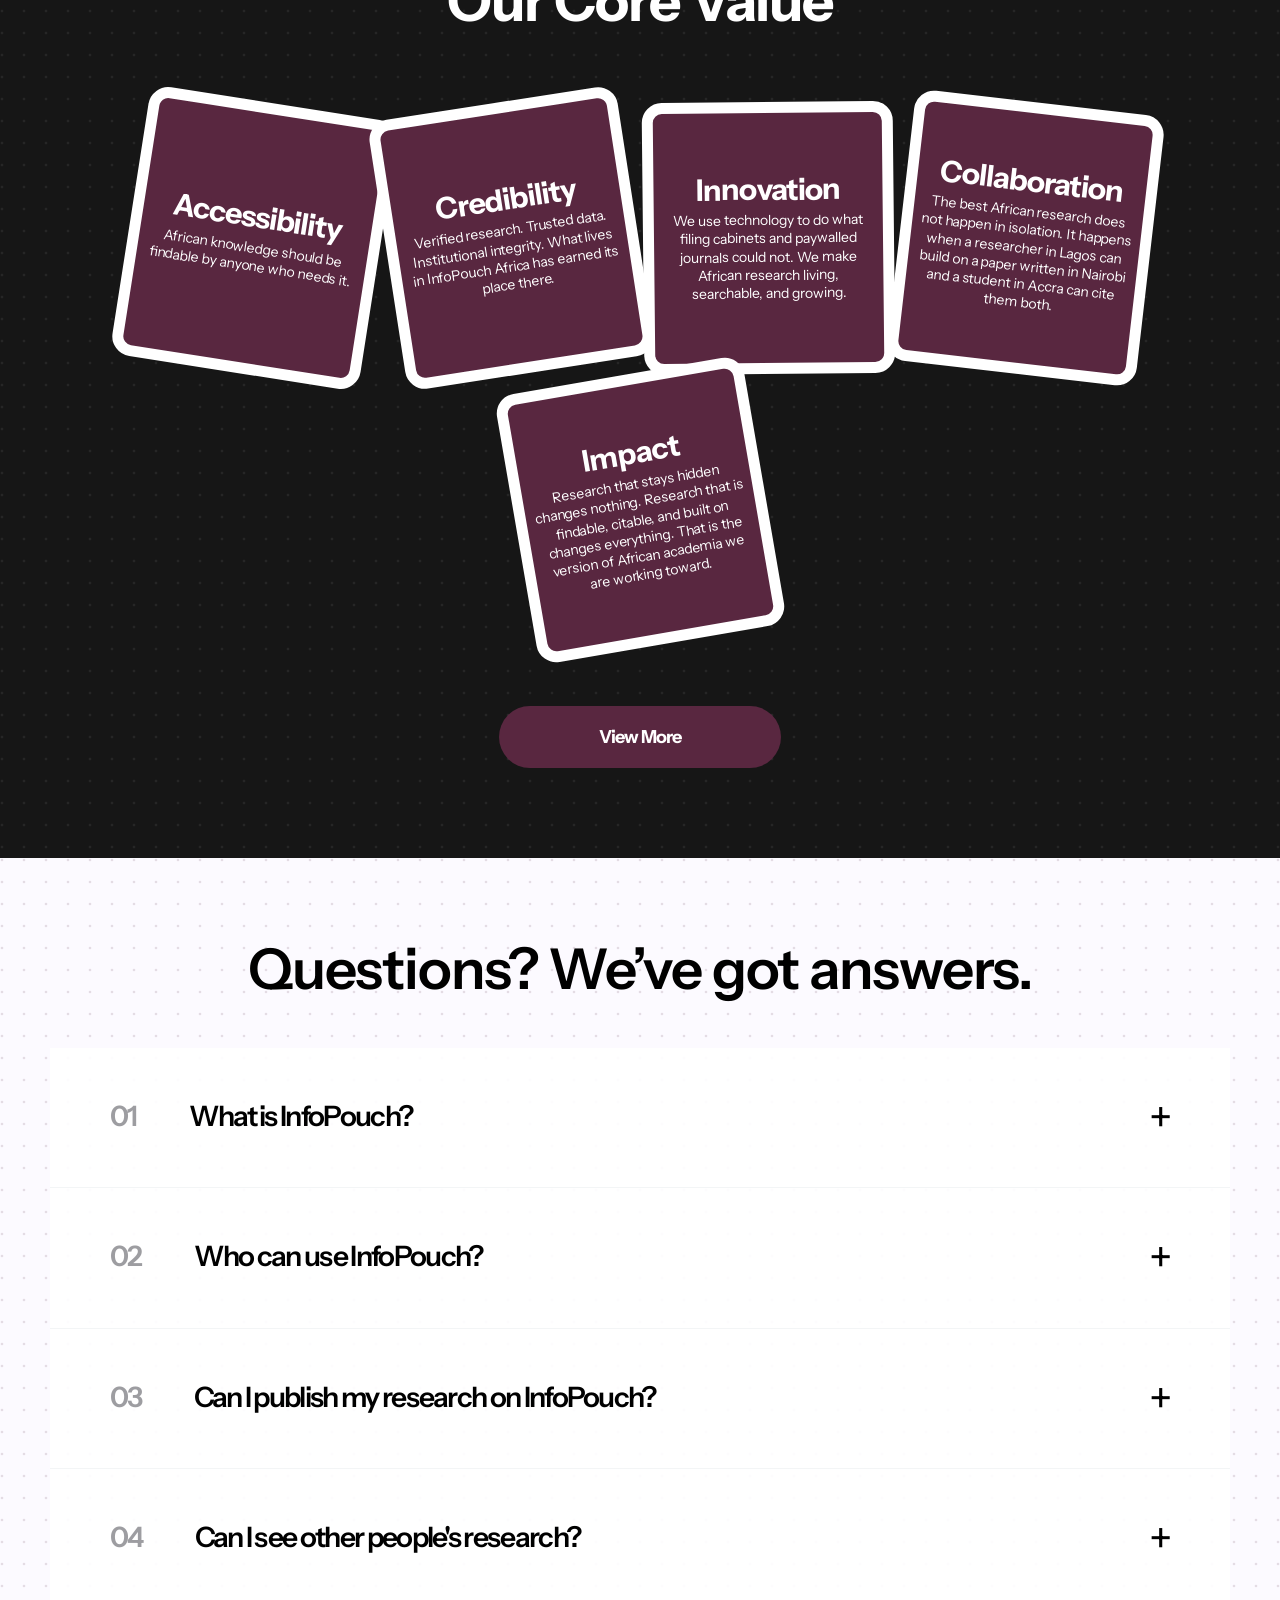
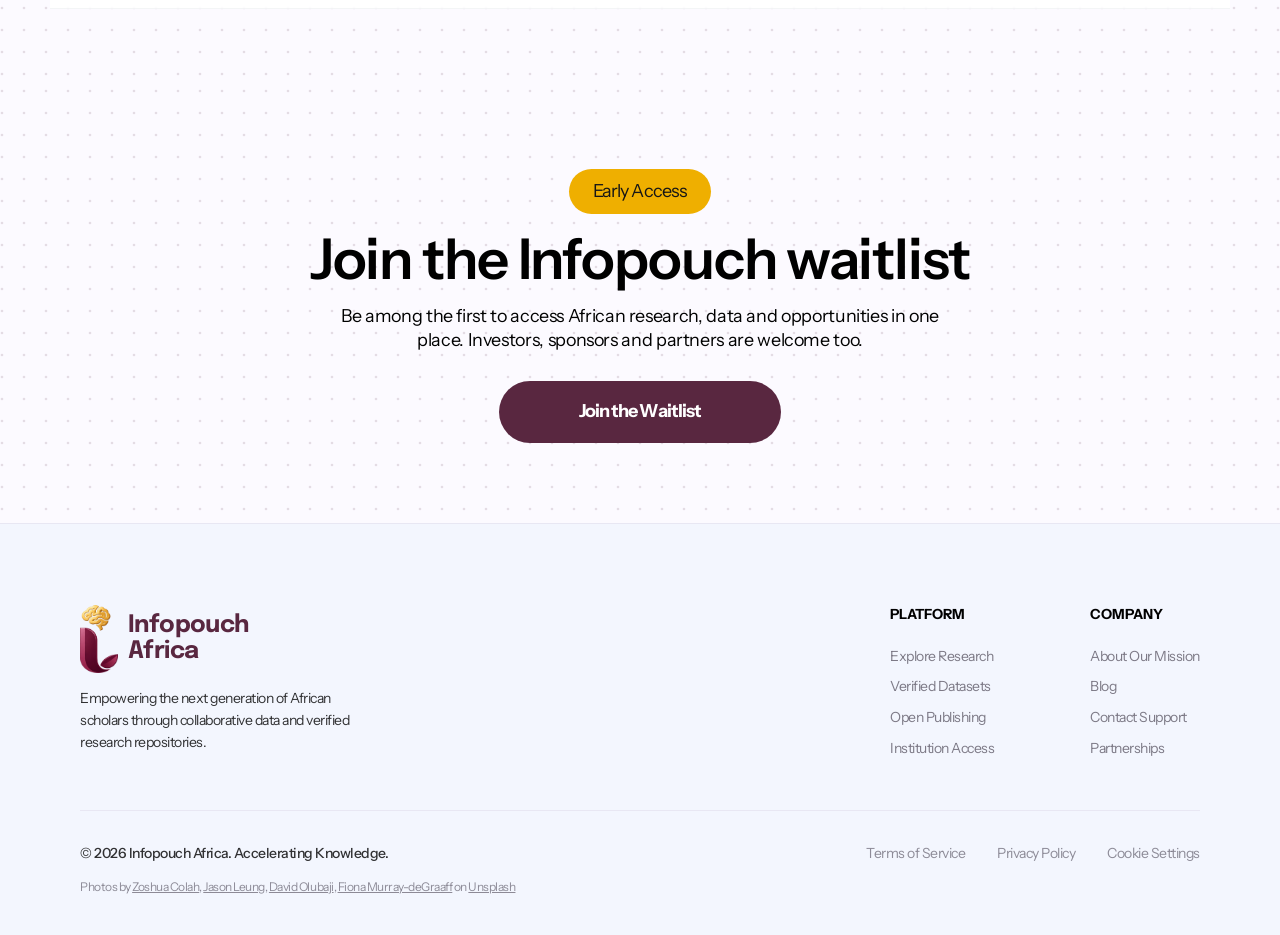
==== commit f43e7156: "Update site" ====
--- a/index.html
+++ b/index.html
@@ -13,6 +13,12 @@
 <h1>Africa’s Premier Academic<br>&amp; <b>Data Ecosystem</b></h1>
 <p class="lead">Discover verified academic research, real-time industry insights, and professional datasets designed for students, lecturers, researchers, and working professionals across Africa.</p>
 <div class="btns"><a class="btn" href="about.html">Why Infopouch</a><a class="btn out" data-wl href="#waitlist">Get Started for Free</a></div></div></div>
+<section class="pillars"><div class="wrap"><div class="center"><span class="pill">How it works</span><h2>One platform. Three interconnected knowledge pillars.</h2></div>
+<div class="pgrid">
+<article class="pillar"><span class="num">01</span><h3>Research</h3><p>Discover African academic work, from dissertations and theses to journal articles and institutional publications.</p><ul><li>Search for relevant African research</li><li>Discover local authors and academics</li><li>Access research materials and citations</li><li>Build on existing knowledge</li></ul></article>
+<article class="pillar"><span class="num">02</span><h3>Data</h3><p>Access structured African market and sector data to inform research, strategy and decision-making.</p><ul><li>Explore relevant sector information</li><li>Discover organised datasets</li><li>Access locally relevant information</li><li>Support evidence-based decisions</li></ul></article>
+<article class="pillar"><span class="num">03</span><h3>Opportunities</h3><p>Discover opportunities that connect knowledge to action.</p><ul><li>Scholarships</li><li>Grants and fellowships</li><li>Research programmes</li><li>Jobs and professional development</li></ul></article></div>
+<p class="tagline">One platform that connects what Africa knows, what the evidence shows and what people can do next.</p></div></section>
 <section class="lav"><div class="wrap"><h2 style="font-weight:700;font-size:clamp(30px,3.4vw,48px)">Building the Future of African Knowledge</h2>
 <div class="split" style="margin-top:48px"><div class="card wide"><p style="margin:0">There is a version of Africa where a student never has to shrink their argument because they could not find the right source. Where a professor's life work does not retire into a filing cabinet. Where African researchers are citing each other across borders, building on each other's foundations, and producing work that the world cannot ignore because it is grounded in something the world cannot replicate which is African knowledge, built from African context, protected and owned by Africa.</p></div><div class="panel pf" style="min-height:289px"></div></div></div></section>
 <section class="bg"><div class="wrap"><div class="center"><span class="pill">Features</span><h2>What Makes InfoPouch Africa Different</h2></div>
--- a/css/style.css
+++ b/css/style.css
@@ -3,7 +3,8 @@
  --plum:#592740; --gold:#efaf00; --ink:#161616; --lav:#f8f3ff; --bg:#fcfaff; --white:#fff;
  --line:rgba(204,195,214,.3); --footer:rgba(225,232,253,.4); --mute:rgba(74,68,83,.7); --dark:#161616;
  /* Photos: drop files in /assets and set them here, e.g.  --hero-img:url("assets/hero.jpg");  */
- --hero-img:none; --about-img:none; --vision-img:none; --mission-img:none; --future-img:none; --blog-hero-img:none;
+ /* Photos are hotlinked from Unsplash (free licence). To use your own, upload to /assets and replace with url("assets/yourfile.jpg") */
+ --hero-img:none; --about-img:url("https://images.unsplash.com/photo-1741795822013-570c944ac5bd?auto=format&fit=crop&w=1200&q=72"); --vision-img:url("https://images.unsplash.com/photo-1764728671460-34931d8261f5?auto=format&fit=crop&w=1200&q=72"); --mission-img:url("https://images.unsplash.com/photo-1544813813-2c73bec209ca?auto=format&fit=crop&w=1200&q=72"); --future-img:url("https://images.unsplash.com/photo-1683921055230-c3ba01e70131?auto=format&fit=crop&w=1200&q=72"); --blog-hero-img:url("https://images.unsplash.com/photo-1741795821616-3ccb58c11f6e?auto=format&fit=crop&w=1800&q=65");
 }
 *{box-sizing:border-box}html{scroll-behavior:smooth}
 body{margin:0;background:#fff;color:#000;font:400 clamp(17px,1.4vw,20px)/1.35 "Instrument Sans",system-ui,sans-serif}
@@ -57,7 +58,7 @@
 details p{padding:0 60px 44px 164px;color:var(--ink)}
 /* blog */
 .posts{display:grid;grid-template-columns:repeat(auto-fill,minmax(300px,1fr));gap:48px 36px}
-.post .art{height:260px;border-radius:20px;margin-bottom:20px;background-size:cover;background-position:center;background:linear-gradient(140deg,#3b1a2c,var(--plum));display:flex;align-items:flex-start;padding:14px}
+.post .art{height:260px;border-radius:20px;margin-bottom:20px;background:linear-gradient(140deg,#3b1a2c,var(--plum)) center/cover no-repeat;display:flex;align-items:flex-start;padding:14px}
 .post .art span{background:rgba(0,0,0,.35);color:#fff;font-size:15px;padding:4px 12px;border-radius:6px}
 .post h3{font-weight:600;font-size:clamp(24px,2.2vw,32px);letter-spacing:-.06em;line-height:1.15;color:#121416;margin-bottom:10px}
 .meta{font-size:15px;color:rgba(0,0,0,.6);margin-bottom:12px}.post p{font-size:clamp(17px,1.4vw,20px)}
@@ -77,3 +78,72 @@
 summary{padding:28px 20px;gap:18px}details p{padding:0 20px 28px}.v{width:100%;max-width:290px}footer .wrap{padding:0 24px}.fcols{gap:36px}section{padding:56px 0}}
 .values .wrap{max-width:1440px}.vals{gap:0 6px}.v{padding:8px}.v p{overflow-wrap:anywhere}
 .v h3{font-size:30px;overflow-wrap:anywhere}
+
+/* ===== Texture: faint dotted pattern (like the map texture in the Figma design) ===== */
+:root{--dots:url("data:image/svg+xml,%3Csvg xmlns='http://www.w3.org/2000/svg' width='22' height='22'%3E%3Ccircle cx='2' cy='2' r='1.3' fill='%23592740' fill-opacity='.14'/%3E%3C/svg%3E")}
+.hero{background-image:var(--hero-img),radial-gradient(ellipse at 50% 0%,rgba(89,39,64,.10),transparent 62%),var(--dots),linear-gradient(#fff,var(--bg));background-size:cover,auto,22px 22px,auto;background-position:center,center,center top,center}
+.hero.dark{background-image:var(--blog-hero-img),linear-gradient(135deg,rgba(22,16,20,.78),rgba(59,26,44,.72)),url("data:image/svg+xml,%3Csvg xmlns='http://www.w3.org/2000/svg' width='22' height='22'%3E%3Ccircle cx='2' cy='2' r='1.3' fill='%23fff' fill-opacity='.10'/%3E%3C/svg%3E");background-size:cover,auto,22px 22px}
+.bg,.lav,.wl{background-image:var(--dots);background-size:22px 22px}
+.lav{background-color:var(--lav)}.bg,.wl{background-color:var(--bg)}
+.values{background-image:url("data:image/svg+xml,%3Csvg xmlns='http://www.w3.org/2000/svg' width='22' height='22'%3E%3Ccircle cx='2' cy='2' r='1.3' fill='%23fff' fill-opacity='.07'/%3E%3C/svg%3E")}
+details{background:rgba(255,255,255,.92)}
+/* ===== Pillars ===== */
+.pillars{background:#fff}
+.pgrid{display:grid;grid-template-columns:repeat(3,minmax(0,1fr));gap:28px;margin-top:48px}
+.pillar{position:relative;background:#fff;border:1px solid var(--line);border-top:4px solid var(--plum);border-radius:20px;padding:32px 28px 30px;box-shadow:0 0 5px rgba(0,0,0,.09);display:flex;flex-direction:column;gap:14px}
+.pillar:nth-child(2){border-top-color:var(--gold)}.pillar:nth-child(3){border-top-color:#161616}
+.pillar .num{font:600 18px "Instrument Sans";letter-spacing:-.04em;color:rgba(60,60,67,.5)}
+.pillar h3{font-weight:700;font-size:clamp(28px,2.6vw,36px);letter-spacing:-.04em;line-height:1.1;color:var(--plum)}
+.pillar p{font-size:clamp(16px,1.3vw,19px);color:var(--ink)}
+.pillar ul{list-style:none;margin:6px 0 0;padding:16px 0 0;border-top:1px solid var(--line);display:grid;gap:10px;font-size:16px}
+.pillar li{position:relative;padding-left:22px}.pillar li::before{content:"";position:absolute;left:0;top:.5em;width:9px;height:9px;border-radius:50%;background:var(--gold)}
+.pillars .tagline{max-width:760px;margin:44px auto 0;text-align:center;font-weight:600;font-size:clamp(20px,2vw,28px);letter-spacing:-.04em;line-height:1.25;color:var(--plum)}
+/* ===== Legal pages and footer links ===== */
+.legal-page article h1{font-size:clamp(34px,4.5vw,56px);margin:10px 0 6px}.legal-page h3{font-weight:700;font-size:22px;letter-spacing:-.03em;margin:30px 0 8px;color:var(--ink)}
+.legal-page p,.legal-page li{font-size:18px;line-height:1.55;margin:0 0 12px}.legal-page ul{padding-left:22px;margin:0 0 12px}.legal-page a{color:var(--plum)}
+.fbot .legal{display:flex;gap:32px;flex-wrap:wrap}.fbot .legal a{color:rgba(74,68,83,.6);text-decoration:none;font-weight:400}
+@media(max-width:900px){.pgrid{grid-template-columns:1fr}.fbot .legal{gap:18px}}
+
+.panel,.panel.pv,.panel.pm,.panel.pf{box-shadow:0 8px 30px rgba(89,39,64,.18)}
+.fbot .credits{flex-basis:100%;font-size:12px;font-weight:400;color:rgba(74,68,83,.6)}.fbot .credits a{color:inherit}
+
+/* ===== Text alignment pass ===== */
+h1,h2,.hero p.lead,.lead-quote,.pillars .tagline{text-wrap:balance}
+p,li{text-wrap:pretty}
+.hero p.lead{max-width:780px}
+.hero h1{max-width:900px}
+/* About hero: left-aligned editorial layout instead of a centered title over a wall of text */
+.about-hero{padding:80px 0 96px}
+.about-grid{display:grid;grid-template-columns:minmax(0,1.05fr) minmax(0,.95fr);column-gap:72px;row-gap:28px;align-items:start}
+.about-copy{grid-column:1;display:flex;flex-direction:column;align-items:flex-start;gap:20px}
+.about-copy h1{text-align:left;font-size:clamp(40px,5vw,68px);margin:0}
+.lead-quote{font-weight:600;font-size:clamp(22px,2.2vw,30px);line-height:1.25;letter-spacing:-.035em;color:var(--plum);padding-left:20px;border-left:4px solid var(--gold);max-width:560px}
+.about-grid .panel.tall{grid-column:2;grid-row:1 / span 2;min-height:560px;height:100%;position:sticky;top:150px;align-self:start}
+.about-body{grid-column:1;max-width:580px}
+.about-body p{font-size:clamp(17px,1.35vw,19px);line-height:1.6;color:var(--ink);margin:0 0 18px;letter-spacing:-.01em}
+.about-body .callout{font-weight:600;font-size:clamp(19px,1.7vw,23px);line-height:1.35;letter-spacing:-.03em;color:#fff;background:var(--plum);border-radius:16px;padding:22px 26px;margin:28px 0 0}
+/* Pillar cards: titles, descriptions and bullet lists line up across all three cards */
+@supports (grid-template-rows:subgrid){
+ .pgrid{grid-template-rows:auto auto 1fr auto}
+ .pillar{display:grid;grid-row:span 4;grid-template-rows:subgrid;row-gap:14px}
+}
+.pillar ul{align-self:start}
+/* Feature cards: titles start at the same height instead of floating at different centres */
+.cards .card{justify-content:flex-start;gap:16px;padding:30px 28px}
+.card h3{text-wrap:balance}
+/* Blog cards: article link pinned to the bottom so cards line up */
+.post{display:flex;flex-direction:column}.post a.more{margin-top:auto;align-self:flex-start;padding-top:0}.post p{margin-bottom:16px}
+/* FAQ: answer text lines up with the question text */
+details p{max-width:820px}
+/* Mobile: stack, left-align editorial blocks, centre only the hero */
+@media(max-width:900px){
+ .about-hero{padding:48px 0 56px}
+ .about-grid{grid-template-columns:1fr;row-gap:24px}
+ .about-copy,.about-body{grid-column:1}
+ .about-grid .panel.tall{grid-column:1;grid-row:auto;min-height:260px;position:static;order:2}
+ .about-body{order:3;max-width:none}
+ .lead-quote{max-width:none}
+ .pgrid{grid-template-rows:none}.pillar{display:flex;grid-row:auto}
+}
+/* Mission statement centred */
+.about-body .callout{text-align:center;display:flex;align-items:center;justify-content:center;min-height:110px}
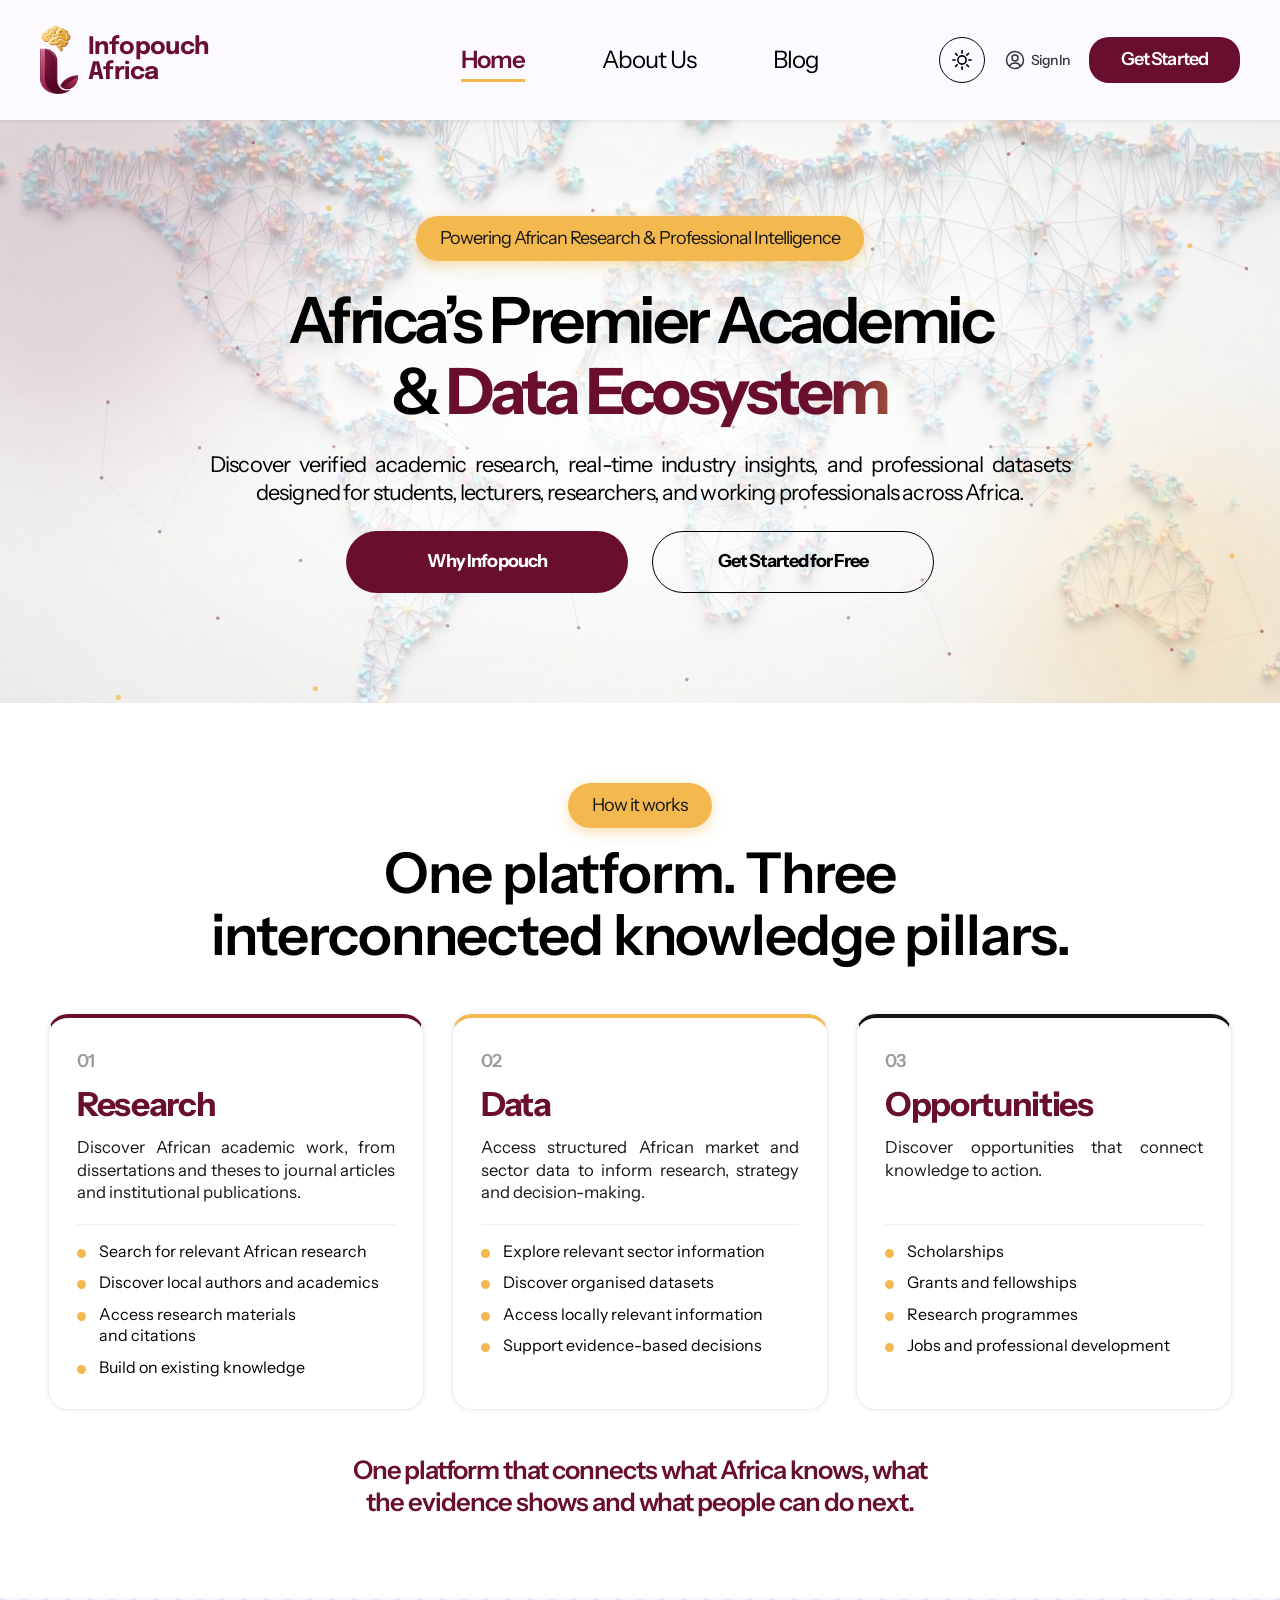
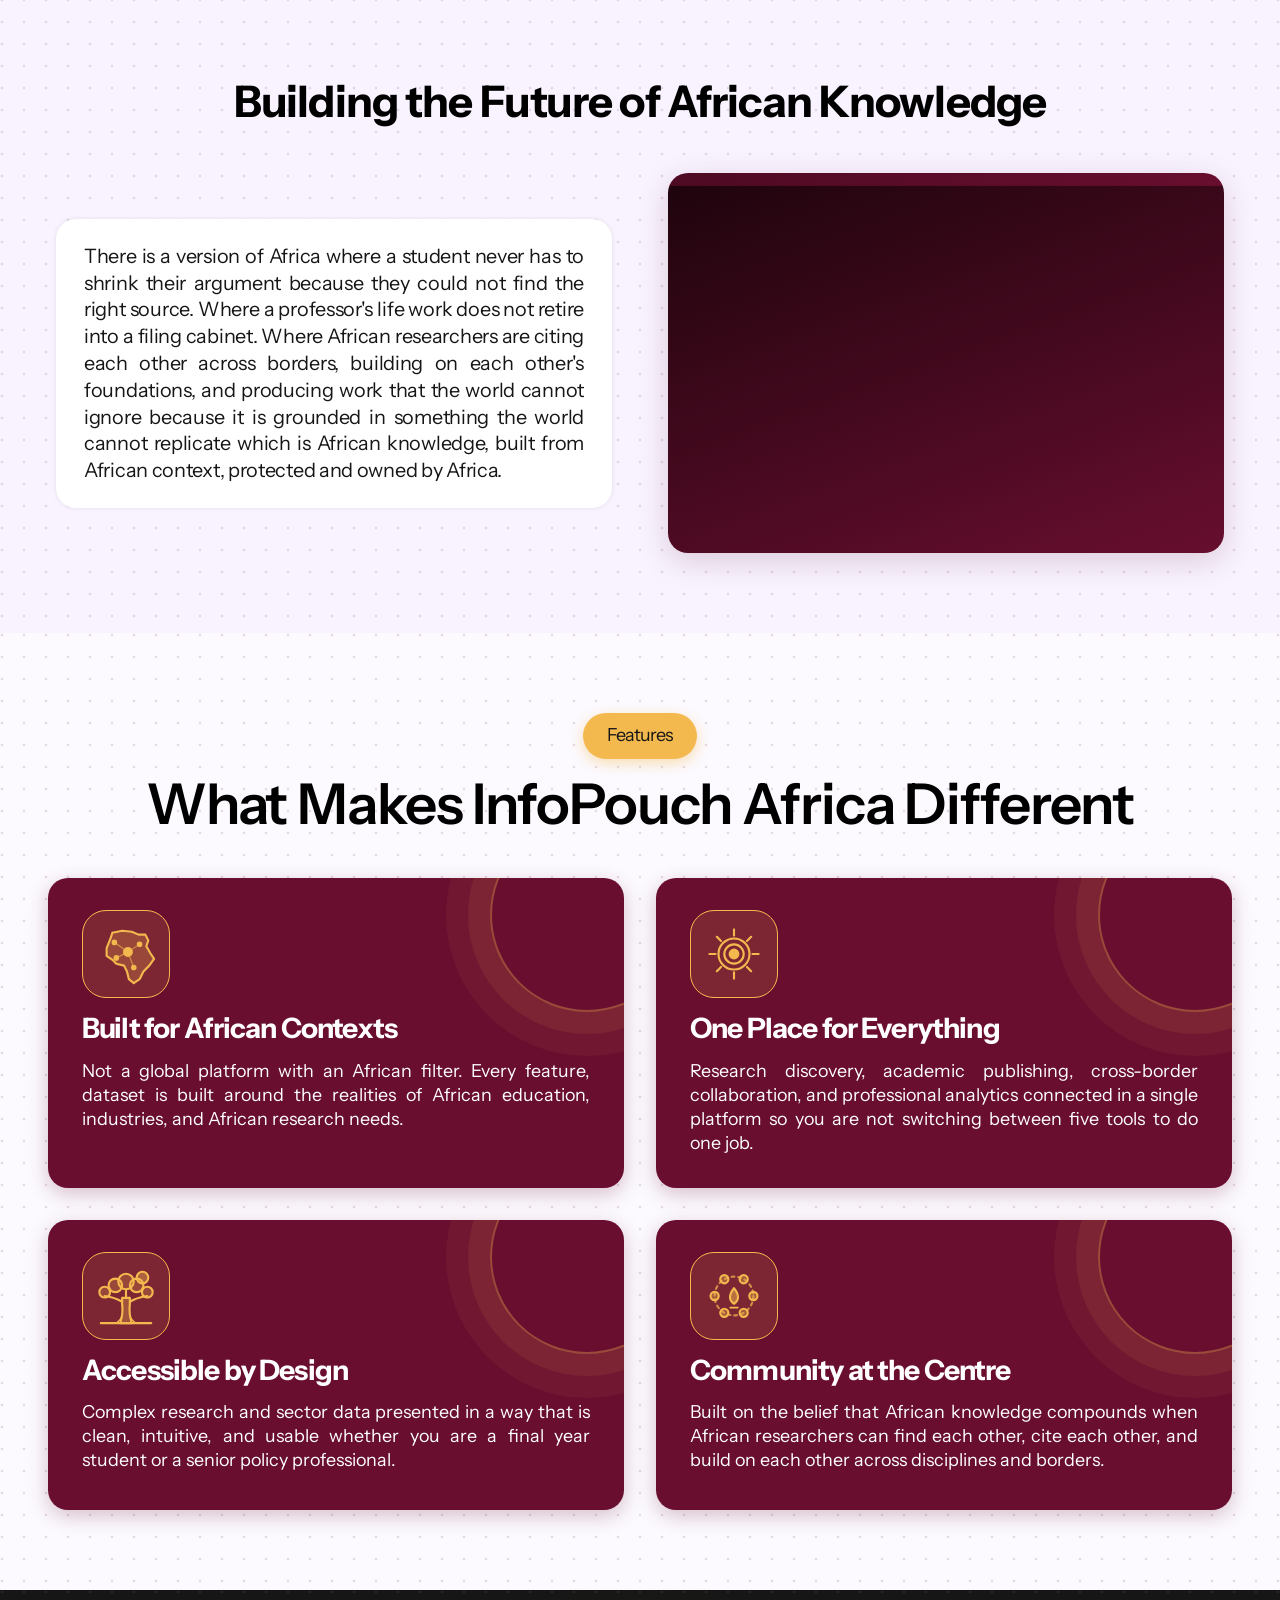
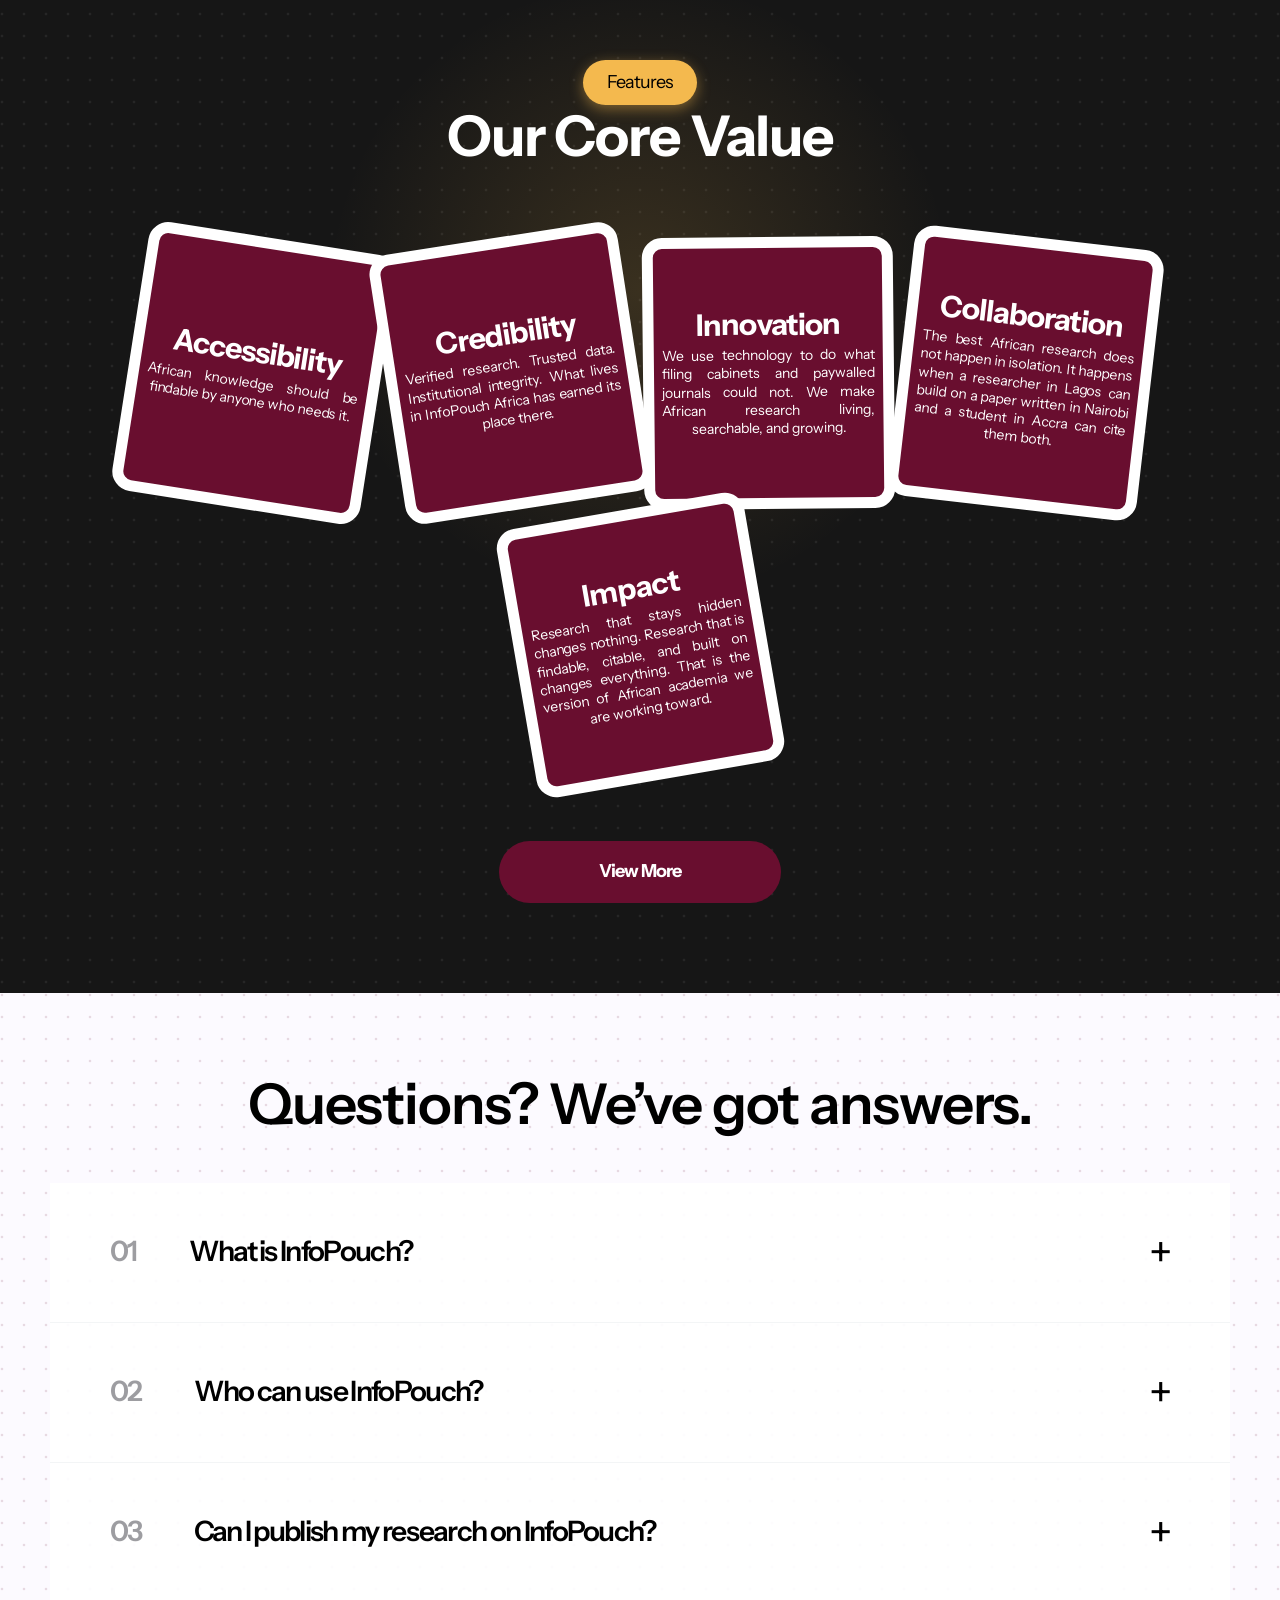
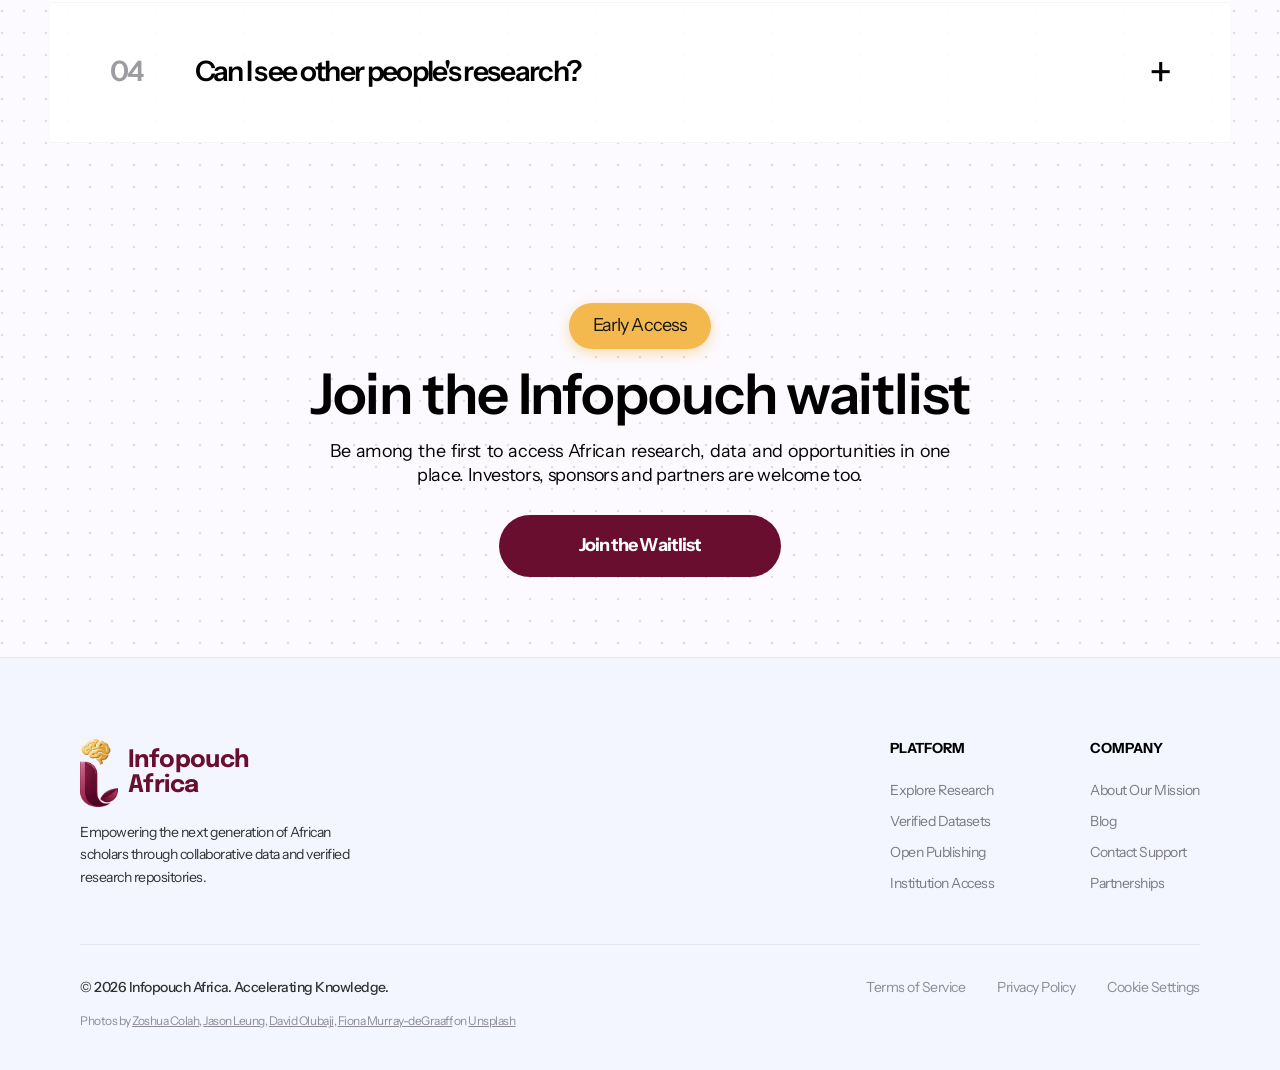
==== commit 5b79c0b4: "Add world map hero, animations, dark mode, African icons, nav fixes" ====
--- a/index.html
+++ b/index.html
@@ -6,7 +6,7 @@
 <link rel="preconnect" href="https://fonts.googleapis.com"><link rel="preconnect" href="https://fonts.gstatic.com" crossorigin>
 <link href="https://fonts.googleapis.com/css2?family=Instrument+Sans:wght@400;500;600;700&family=Epilogue:wght@700&display=swap" rel="stylesheet">
 <link rel="icon" type="image/png" href="assets/favicon.png">
-<link rel="stylesheet" href="css/style.css"></head><body>
+<script>try{var t=localStorage.getItem("ip-theme");if(t)document.documentElement.setAttribute("data-theme",t)}catch(e){}</script><link rel="stylesheet" href="css/style.css"></head><body>
 <div id="site-header"></div>
 <main>
 <div class="hero"><div class="wrap center"><span class="pill">Powering African Research &amp; Professional Intelligence</span>
@@ -23,17 +23,17 @@
 <div class="split" style="margin-top:48px"><div class="card wide"><p style="margin:0">There is a version of Africa where a student never has to shrink their argument because they could not find the right source. Where a professor's life work does not retire into a filing cabinet. Where African researchers are citing each other across borders, building on each other's foundations, and producing work that the world cannot ignore because it is grounded in something the world cannot replicate which is African knowledge, built from African context, protected and owned by Africa.</p></div><div class="panel pf" style="min-height:289px"></div></div></div></section>
 <section class="bg"><div class="wrap"><div class="center"><span class="pill">Features</span><h2>What Makes InfoPouch Africa Different</h2></div>
 <div class="cards" style="margin-top:44px">
-<div class="card"><h3>Built for <em>African Contexts</em></h3><p>Not a global platform with an African filter. Every feature, dataset is built around the realities of African education, industries, and African research needs.</p></div>
-<div class="card"><h3><em>One Place</em> for Everything</h3><p>Research discovery, academic publishing, cross-border collaboration, and professional analytics connected in a single platform so you are not switching between five tools to do one job.</p></div>
-<div class="card"><h3 class="p">Accessible by Design</h3><p>Complex research and sector data presented in a way that is clean, intuitive, and usable whether you are a final year student or a senior policy professional.</p></div>
-<div class="card"><h3 class="p">Community <span style="color:#000">at the Centre</span></h3><p>Built on the belief that African knowledge compounds when African researchers can find each other, cite each other, and build on each other across disciplines and borders.</p></div></div></div></section>
+<div class="card feat rv"><span class="ico"><svg viewBox="0 0 64 64" fill="none" stroke="currentColor" stroke-width="2.2" stroke-linecap="round" stroke-linejoin="round" aria-hidden="true"><path d="M18 10L28 8L38 9L45 12L52 12L55 18L53 24L57 31L61 37L56 44L50 50L46 58L40 62L35 58L33 50L30 44L22 42L18 38L12 34L12 26L16 16Z" fill="currentColor" fill-opacity=".22"/><ellipse cx="53" cy="54" rx="2" ry="4" transform="rotate(15 53 54)"/><path d="M20 20L34 30L46 22M34 30L40 46M34 30L22 36" stroke-opacity=".6" stroke-width="1.3"/><circle class="node" cx="20" cy="20" r="1.8" fill="currentColor"/><circle class="node" cx="46" cy="22" r="1.8" fill="currentColor"/><circle class="node" cx="40" cy="46" r="1.8" fill="currentColor"/><circle class="node" cx="22" cy="36" r="1.8" fill="currentColor"/><circle class="ping" cx="34" cy="30" r="4" fill="currentColor"/></svg></span><h3>Built for African Contexts</h3><p>Not a global platform with an African filter. Every feature, dataset is built around the realities of African education, industries, and African research needs.</p></div>
+<div class="card feat rv"><span class="ico"><svg viewBox="0 0 64 64" fill="none" stroke="currentColor" stroke-width="2.2" stroke-linecap="round" stroke-linejoin="round" aria-hidden="true"><g class="spin"><line x1="51.0" y1="32.0" x2="57.0" y2="32.0"/><line x1="45.4" y1="45.4" x2="49.7" y2="49.7"/><line x1="32.0" y1="51.0" x2="32.0" y2="57.0"/><line x1="18.6" y1="45.4" x2="14.3" y2="49.7"/><line x1="13.0" y1="32.0" x2="7.0" y2="32.0"/><line x1="18.6" y1="18.6" x2="14.3" y2="14.3"/><line x1="32.0" y1="13.0" x2="32.0" y2="7.0"/><line x1="45.4" y1="18.6" x2="49.7" y2="14.3"/></g><circle cx="32" cy="32" r="16"/><circle cx="32" cy="32" r="10"/><circle cx="32" cy="32" r="4.5" fill="currentColor"/><path d="M32 6v6M32 52v6M6 32h6M52 32h6" stroke-width="1.5" stroke-opacity=".7"/></svg></span><h3>One Place for Everything</h3><p>Research discovery, academic publishing, cross-border collaboration, and professional analytics connected in a single platform so you are not switching between five tools to do one job.</p></div>
+<div class="card feat rv"><span class="ico"><svg viewBox="0 0 64 64" fill="none" stroke="currentColor" stroke-width="2.2" stroke-linecap="round" stroke-linejoin="round" aria-hidden="true"><circle class="sun" cx="49" cy="13" r="6" fill="currentColor" fill-opacity=".4"/><path d="M26 60C28 54 29 48 28 40V34H36V40C35 48 36 54 38 60Z" fill="currentColor" fill-opacity=".3"/><path d="M28 38C22 34 16 33 10 32M36 38C42 34 48 33 54 32M32 34V26"/><circle cx="10" cy="28" r="5.5" fill="currentColor" fill-opacity=".22"/><circle cx="21" cy="21" r="7" fill="currentColor" fill-opacity=".22"/><circle cx="32" cy="17" r="8" fill="currentColor" fill-opacity=".22"/><circle cx="43" cy="21" r="7" fill="currentColor" fill-opacity=".22"/><circle cx="54" cy="28" r="5.5" fill="currentColor" fill-opacity=".22"/><path d="M6 60H58"/><path d="M22 60Q27 56 28 52M42 60Q37 56 36 52" stroke-width="1.4"/></svg></span><h3>Accessible by Design</h3><p>Complex research and sector data presented in a way that is clean, intuitive, and usable whether you are a final year student or a senior policy professional.</p></div>
+<div class="card feat rv"><span class="ico"><svg viewBox="0 0 64 64" fill="none" stroke="currentColor" stroke-width="2.2" stroke-linecap="round" stroke-linejoin="round" aria-hidden="true"><g class="spin slow"><circle cx="32" cy="32" r="20" stroke-dasharray="3 4" stroke-opacity=".7"/><circle cx="52.0" cy="32.0" r="4.2" fill="currentColor" fill-opacity=".35"/><circle cx="42.0" cy="49.3" r="4.2" fill="currentColor" fill-opacity=".35"/><circle cx="22.0" cy="49.3" r="4.2" fill="currentColor" fill-opacity=".35"/><circle cx="12.0" cy="32.0" r="4.2" fill="currentColor" fill-opacity=".35"/><circle cx="22.0" cy="14.7" r="4.2" fill="currentColor" fill-opacity=".35"/><circle cx="42.0" cy="14.7" r="4.2" fill="currentColor" fill-opacity=".35"/></g><path class="flame" d="M32 40C26 36 27 30 32 24C37 30 38 36 32 40Z" fill="currentColor" fill-opacity=".5"/><path d="M28 44H36" stroke-width="1.6"/></svg></span><h3>Community at the Centre</h3><p>Built on the belief that African knowledge compounds when African researchers can find each other, cite each other, and build on each other across disciplines and borders.</p></div></div></div></div></section>
 <section class="values"><div class="wrap center"><span class="pill" style="color:#000">Features</span><h2>Our Core Value</h2>
 <div class="vals">
-<div class="v"><h3>Accessibility</h3><p>African knowledge should be findable by anyone who needs it.</p></div>
-<div class="v"><h3>Credibility</h3><p>Verified research. Trusted data. Institutional integrity. What lives in InfoPouch Africa has earned its place there.</p></div>
-<div class="v"><h3>Innovation</h3><p>We use technology to do what filing cabinets and paywalled journals could not. We make African research living, searchable, and growing.</p></div>
-<div class="v"><h3>Collaboration</h3><p>The best African research does not happen in isolation. It happens when a researcher in Lagos can build on a paper written in Nairobi and a student in Accra can cite them both.</p></div>
-<div class="v"><h3>Impact</h3><p>Research that stays hidden changes nothing. Research that is findable, citable, and built on changes everything. That is the version of African academia we are working toward.</p></div></div>
+<div class="v" role="button" tabindex="0" aria-haspopup="dialog" data-more="Wherever you study, teach or work, African knowledge should be within reach. No more hunting across borders for a source that was written next door."><h3>Accessibility</h3><p>African knowledge should be findable by anyone who needs it.</p><span class="tap">Tap to open</span></div>
+<div class="v" role="button" tabindex="0" aria-haspopup="dialog" data-more="Every record earns its place. We hold the platform to institutional standards so that what you cite today is still something you can stand behind tomorrow."><h3>Credibility</h3><p>Verified research. Trusted data. Institutional integrity. What lives in InfoPouch Africa has earned its place there.</p><span class="tap">Tap to open</span></div>
+<div class="v" role="button" tabindex="0" aria-haspopup="dialog" data-more="Search, organised datasets and live sector intelligence turn a static archive into something that grows with every researcher who contributes."><h3>Innovation</h3><p>We use technology to do what filing cabinets and paywalled journals could not. We make African research living, searchable, and growing.</p><span class="tap">Tap to open</span></div>
+<div class="v" role="button" tabindex="0" aria-haspopup="dialog" data-more="Lagos, Nairobi, Accra and beyond: when researchers can find and cite each other, the whole continent’s work compounds."><h3>Collaboration</h3><p>The best African research does not happen in isolation. It happens when a researcher in Lagos can build on a paper written in Nairobi and a student in Accra can cite them both.</p><span class="tap">Tap to open</span></div>
+<div class="v" role="button" tabindex="0" aria-haspopup="dialog" data-more="Findable work gets cited. Cited work shapes policy, teaching and business. That chain is what we are building for African academia."><h3>Impact</h3><p>Research that stays hidden changes nothing. Research that is findable, citable, and built on changes everything. That is the version of African academia we are working toward.</p><span class="tap">Tap to open</span></div></div>
 <a class="btn" href="about.html">View More</a></div></section>
 <section class="bg"><div class="wrap"><h2>Questions? We’ve got answers.</h2><div class="faq">
 <details><summary>What is InfoPouch?</summary><p>A digital data and information repository for Africans, by Africans, bringing African research, sector data and opportunities into one searchable platform.</p></details>
--- a/css/style.css
+++ b/css/style.css
@@ -1,6 +1,6 @@
 /* ===== BRAND TOKENS (taken from the Figma file). Edit here to restyle the whole site ===== */
 :root{
- --plum:#592740; --gold:#efaf00; --ink:#161616; --lav:#f8f3ff; --bg:#fcfaff; --white:#fff;
+ --plum:#690e2f; --plum-d:#3a0718; --plum-dd:#1f040d; --gold:#f4b94e; --ink:#161616; --lav:#f8f3ff; --bg:#fcfaff; --white:#fff;
  --line:rgba(204,195,214,.3); --footer:rgba(225,232,253,.4); --mute:rgba(74,68,83,.7); --dark:#161616;
  /* Photos: drop files in /assets and set them here, e.g.  --hero-img:url("assets/hero.jpg");  */
  /* Photos are hotlinked from Unsplash (free licence). To use your own, upload to /assets and replace with url("assets/yourfile.jpg") */
@@ -26,16 +26,16 @@
 h2{font-weight:600;font-size:clamp(32px,4.4vw,64px);letter-spacing:-.02em;line-height:1.1;text-align:center}
 .center{text-align:center;display:flex;flex-direction:column;align-items:center;gap:14px}
 /* hero */
-.hero{padding:96px 0 110px;background:var(--hero-img) center/cover no-repeat,radial-gradient(ellipse at 50% 0%,rgba(89,39,64,.07),transparent 60%),linear-gradient(#fff,var(--bg))}
+.hero{padding:96px 0 110px;background:var(--hero-img) center/cover no-repeat,radial-gradient(ellipse at 50% 0%,rgba(105,14,47,.07),transparent 60%),linear-gradient(#fff,var(--bg))}
 .hero .center{gap:24px}.hero p.lead{max-width:941px;font-size:clamp(18px,1.7vw,24px);letter-spacing:-.04em;line-height:1.3}
 .btns{display:flex;gap:24px;flex-wrap:wrap;justify-content:center}
-.hero.dark{background:var(--blog-hero-img) center/cover no-repeat,linear-gradient(135deg,#1c1418,#3b1a2c);color:#fff;padding:120px 0}
+.hero.dark{background:var(--blog-hero-img) center/cover no-repeat,linear-gradient(135deg,var(--plum-dd),var(--plum-d));color:#fff;padding:120px 0}
 section{padding:80px 0}.lav{background:var(--lav)}.bg{background:var(--bg)}
 /* split blocks */
 .split{display:grid;grid-template-columns:1fr 1fr;gap:49px;align-items:center}
 .split p{font-size:clamp(17px,1.55vw,22px);color:var(--ink);letter-spacing:-.015em;margin-bottom:12px}
-.panel{min-height:320px;border-radius:20px;background:var(--about-img) center/cover no-repeat,linear-gradient(160deg,#2b1a26,var(--plum) 70%)}
-.panel.pv{background:var(--vision-img) center/cover no-repeat,linear-gradient(160deg,#3a2230,#6b3350)}.panel.pm{background:var(--mission-img) center/cover no-repeat,linear-gradient(160deg,#6b3350,#2b1a26)}.panel.pf{background:var(--future-img) center/cover no-repeat,linear-gradient(160deg,#2b1a26,var(--plum))}
+.panel{min-height:320px;border-radius:20px;background:var(--about-img) center/cover no-repeat,linear-gradient(160deg,var(--plum-dd),var(--plum) 70%)}
+.panel.pv{background:var(--vision-img) center/cover no-repeat,linear-gradient(160deg,var(--plum-d),var(--plum))}.panel.pm{background:var(--mission-img) center/cover no-repeat,linear-gradient(160deg,var(--plum),var(--plum-dd))}.panel.pf{background:var(--future-img) center/cover no-repeat,linear-gradient(160deg,var(--plum-dd),var(--plum))}
 /* cards */
 .cards{display:grid;grid-template-columns:repeat(2,minmax(0,443px));gap:47px 27px;justify-content:center}
 .card{background:#fff;border-radius:20px;padding:20px 24px;box-shadow:0 0 5px rgba(0,0,0,.09);display:flex;flex-direction:column;justify-content:center;gap:27px;min-height:267px}
@@ -58,7 +58,7 @@
 details p{padding:0 60px 44px 164px;color:var(--ink)}
 /* blog */
 .posts{display:grid;grid-template-columns:repeat(auto-fill,minmax(300px,1fr));gap:48px 36px}
-.post .art{height:260px;border-radius:20px;margin-bottom:20px;background:linear-gradient(140deg,#3b1a2c,var(--plum)) center/cover no-repeat;display:flex;align-items:flex-start;padding:14px}
+.post .art{height:260px;border-radius:20px;margin-bottom:20px;background:linear-gradient(140deg,var(--plum-d),var(--plum)) center/cover no-repeat;display:flex;align-items:flex-start;padding:14px}
 .post .art span{background:rgba(0,0,0,.35);color:#fff;font-size:15px;padding:4px 12px;border-radius:6px}
 .post h3{font-weight:600;font-size:clamp(24px,2.2vw,32px);letter-spacing:-.06em;line-height:1.15;color:#121416;margin-bottom:10px}
 .meta{font-size:15px;color:rgba(0,0,0,.6);margin-bottom:12px}.post p{font-size:clamp(17px,1.4vw,20px)}
@@ -80,9 +80,9 @@
 .v h3{font-size:30px;overflow-wrap:anywhere}
 
 /* ===== Texture: faint dotted pattern (like the map texture in the Figma design) ===== */
-:root{--dots:url("data:image/svg+xml,%3Csvg xmlns='http://www.w3.org/2000/svg' width='22' height='22'%3E%3Ccircle cx='2' cy='2' r='1.3' fill='%23592740' fill-opacity='.14'/%3E%3C/svg%3E")}
-.hero{background-image:var(--hero-img),radial-gradient(ellipse at 50% 0%,rgba(89,39,64,.10),transparent 62%),var(--dots),linear-gradient(#fff,var(--bg));background-size:cover,auto,22px 22px,auto;background-position:center,center,center top,center}
-.hero.dark{background-image:var(--blog-hero-img),linear-gradient(135deg,rgba(22,16,20,.78),rgba(59,26,44,.72)),url("data:image/svg+xml,%3Csvg xmlns='http://www.w3.org/2000/svg' width='22' height='22'%3E%3Ccircle cx='2' cy='2' r='1.3' fill='%23fff' fill-opacity='.10'/%3E%3C/svg%3E");background-size:cover,auto,22px 22px}
+:root{--dots:url("data:image/svg+xml,%3Csvg xmlns='http://www.w3.org/2000/svg' width='22' height='22'%3E%3Ccircle cx='2' cy='2' r='1.3' fill='%23690e2f' fill-opacity='.14'/%3E%3C/svg%3E")}
+.hero{background-image:var(--hero-img),radial-gradient(ellipse at 50% 0%,rgba(105,14,47,.10),transparent 62%),var(--dots),linear-gradient(#fff,var(--bg));background-size:cover,auto,22px 22px,auto;background-position:center,center,center top,center}
+.hero.dark{background-image:var(--blog-hero-img),linear-gradient(135deg,rgba(31,4,13,.8),rgba(58,7,24,.72)),url("data:image/svg+xml,%3Csvg xmlns='http://www.w3.org/2000/svg' width='22' height='22'%3E%3Ccircle cx='2' cy='2' r='1.3' fill='%23fff' fill-opacity='.10'/%3E%3C/svg%3E");background-size:cover,auto,22px 22px}
 .bg,.lav,.wl{background-image:var(--dots);background-size:22px 22px}
 .lav{background-color:var(--lav)}.bg,.wl{background-color:var(--bg)}
 .values{background-image:url("data:image/svg+xml,%3Csvg xmlns='http://www.w3.org/2000/svg' width='22' height='22'%3E%3Ccircle cx='2' cy='2' r='1.3' fill='%23fff' fill-opacity='.07'/%3E%3C/svg%3E")}
@@ -104,7 +104,7 @@
 .fbot .legal{display:flex;gap:32px;flex-wrap:wrap}.fbot .legal a{color:rgba(74,68,83,.6);text-decoration:none;font-weight:400}
 @media(max-width:900px){.pgrid{grid-template-columns:1fr}.fbot .legal{gap:18px}}
 
-.panel,.panel.pv,.panel.pm,.panel.pf{box-shadow:0 8px 30px rgba(89,39,64,.18)}
+.panel,.panel.pv,.panel.pm,.panel.pf{box-shadow:0 8px 30px rgba(105,14,47,.18)}
 .fbot .credits{flex-basis:100%;font-size:12px;font-weight:400;color:rgba(74,68,83,.6)}.fbot .credits a{color:inherit}
 
 /* ===== Text alignment pass ===== */
@@ -147,3 +147,157 @@
 }
 /* Mission statement centred */
 .about-body .callout{text-align:center;display:flex;align-items:center;justify-content:center;min-height:110px}
+
+/* ===== v3: sticky nav, motion, justified text, wider layout, icons, pop-up ===== */
+#site-header{position:sticky;top:0;z-index:50}
+header{position:relative;transition:box-shadow .3s,background .3s}
+header.scrolled{box-shadow:0 4px 24px rgba(105,14,47,.18)}
+header.scrolled .wrap{height:84px}header .wrap{transition:height .3s}header.scrolled .brand img{height:52px}.brand img{transition:height .3s}
+nav a{position:relative}nav a::after{content:"";position:absolute;left:0;bottom:-6px;height:3px;width:100%;background:var(--gold);transform:scaleX(0);transform-origin:left;transition:transform .3s}
+nav a:hover::after,nav a.on::after{transform:scaleX(1)}
+.btn{transition:transform .25s,box-shadow .25s,background .25s}.btn:hover{transform:translateY(-3px);box-shadow:0 10px 24px rgba(105,14,47,.3)}
+.btn.out:hover{background:var(--plum);color:#fff;border-color:var(--plum)}
+#progress{position:fixed;left:0;top:0;height:4px;width:0;background:var(--gold);z-index:100}
+/* hero map + floating glow */
+.hero{position:relative;overflow:hidden;isolation:isolate}
+.hero>.wrap{position:relative;z-index:2}
+.hero-map{position:absolute;inset:-4% -3%;z-index:0;background:url("../assets/world-map.jpg") center/cover no-repeat;opacity:.95;animation:mapdrift 28s ease-in-out infinite alternate;will-change:transform}
+@keyframes mapdrift{from{transform:scale(1.02) translate3d(-1.5%,0,0)}to{transform:scale(1.1) translate3d(1.5%,-1.5%,0)}}
+.hero-glow{position:absolute;z-index:1;border-radius:50%;filter:blur(70px);pointer-events:none;opacity:.35}
+.hero-glow.g1{width:420px;height:420px;background:var(--plum);left:-120px;top:-100px;animation:float1 16s ease-in-out infinite alternate}
+.hero-glow.g2{width:360px;height:360px;background:var(--gold);right:-90px;bottom:-110px;animation:float2 19s ease-in-out infinite alternate;opacity:.4}
+@keyframes float1{to{transform:translate(160px,90px) scale(1.2)}}@keyframes float2{to{transform:translate(-190px,-70px) scale(1.15)}}
+.hero::after{content:"";position:absolute;inset:0;z-index:1;background:radial-gradient(ellipse at 50% 55%,rgba(255,255,255,.7),rgba(255,255,255,.15) 65%);pointer-events:none}
+.hero.dark .hero-map,.hero.dark::after{display:none}
+.hero:not(.dark){background-image:var(--dots),linear-gradient(#fff,var(--bg));background-size:22px 22px,auto;animation:dotsdrift 40s linear infinite}
+@keyframes dotsdrift{to{background-position:220px 220px,center}}
+.hero .pill{animation:pop .8s both}.hero h1{animation:rise .9s .1s both}.hero p.lead,.lead-quote{animation:rise .9s .25s both}.hero .btns{animation:rise .9s .4s both}
+@keyframes rise{from{opacity:0;transform:translateY(26px)}to{opacity:1;transform:none}}@keyframes pop{from{opacity:0;transform:scale(.7)}to{opacity:1;transform:none}}
+.pill{box-shadow:0 4px 14px rgba(244,185,78,.45)}
+/* scroll reveal */
+.js .rv{opacity:0;translate:0 34px;transition:opacity .8s ease,translate .8s ease,transform .35s,box-shadow .35s;transition-delay:var(--d,0s),var(--d,0s),0s,0s}
+.js .rv.in{opacity:1;translate:none}
+/* hover motion */
+.pillar,.card,.post{transition:transform .35s,box-shadow .35s}
+.pillar:hover,.card:hover{transform:translateY(-8px);box-shadow:0 18px 40px rgba(105,14,47,.22)}
+.panel{transition:transform .6s}.panel:hover{transform:scale(1.015)}
+details{transition:background .3s}details:hover{background:#fff}summary::after{transition:transform .3s}details[open] summary::after{transform:rotate(180deg)}
+.post .art{transition:transform .4s}.post:hover .art{transform:scale(1.03)}
+/* one colour feature cards with gold African-symbol icons */
+.cards{grid-template-columns:repeat(2,minmax(0,1fr));gap:32px}
+.card.feat{background:var(--plum);color:#fff;position:relative;overflow:hidden;box-shadow:0 6px 20px rgba(105,14,47,.25);flex-direction:column;justify-content:flex-start;gap:14px;padding:32px 34px;min-height:290px}
+.card.feat h3,.card.feat p{color:#fff}
+.card.feat::before{content:"";position:absolute;right:-60px;top:-60px;width:190px;height:190px;border-radius:50%;border:2px solid rgba(244,185,78,.35);box-shadow:0 0 0 22px rgba(244,185,78,.08),0 0 0 44px rgba(244,185,78,.05);transition:transform .6s}
+.card.feat:hover::before{transform:scale(1.25) rotate(20deg)}
+.ico{width:72px;height:72px;border-radius:20px;background:rgba(244,185,78,.14);border:1.5px solid var(--gold);color:var(--gold);display:grid;place-items:center;position:relative;transition:transform .4s}
+.ico svg{width:44px;height:44px}.card.feat:hover .ico{transform:rotate(-8deg) scale(1.1)}
+/* core values: tap to open */
+.v{cursor:pointer;transition:transform .35s cubic-bezier(.3,1.5,.5,1),box-shadow .35s;position:relative}
+.v:hover,.v:focus-visible{transform:rotate(0) scale(1.08) translateY(-8px)!important;box-shadow:0 20px 40px rgba(0,0,0,.45);outline:none;z-index:2}
+.v .tap{position:absolute;bottom:12px;left:0;right:0;font-size:12px;letter-spacing:.06em;text-transform:uppercase;color:var(--gold);opacity:0;transition:opacity .3s}.v:hover .tap,.v:focus-visible .tap{opacity:1}
+#vmodal{position:fixed;inset:0;z-index:200;display:grid;place-items:center;padding:20px;background:rgba(31,4,13,.78);backdrop-filter:blur(6px);opacity:0;pointer-events:none;transition:opacity .3s}
+#vmodal.open{opacity:1;pointer-events:auto}
+#vmodal .box{background:var(--plum);color:#fff;border:11px solid #fff;border-radius:28px;max-width:560px;width:100%;padding:44px 40px 38px;text-align:center;transform:scale(.6) rotate(-6deg);transition:transform .45s cubic-bezier(.3,1.5,.5,1);position:relative}
+#vmodal.open .box{transform:none}
+#vmodal h3{font-size:clamp(34px,5vw,48px);letter-spacing:-.04em;margin-bottom:14px;color:var(--gold)}
+#vmodal p{font-size:18px;line-height:1.5;margin-bottom:14px;text-align:center}
+#vmodal button{position:absolute;right:14px;top:10px;background:none;border:0;color:#fff;font-size:34px;cursor:pointer;line-height:1}
+/* justified text */
+.about-body p,.split p,.card p,.pillar p,.v p,details p,.legal-page p,.legal-page li,.post p,article.full p,.wl p,.hero p.lead,.lead-quote{text-align:justify;text-justify:inter-word;hyphens:auto;-webkit-hyphens:auto;text-wrap:wrap}
+.hero p.lead,.wl p,.v p{text-align-last:center}.about-body p,.split p,.card p,.pillar p,details p,.legal-page p,.post p,article.full p{text-align-last:left}
+.v p{font-size:14px}
+/* wider layout, image fills the space */
+.wrap{max-width:1400px;padding:0 48px}
+.about-hero .wrap{max-width:1560px;padding:0 56px}
+.about-grid{grid-template-columns:minmax(0,1fr) minmax(0,1fr);column-gap:64px}
+.about-body{max-width:none}.lead-quote{max-width:none}
+.about-grid .panel.tall{min-height:640px;width:100%}
+.lav .wrap{max-width:1560px;padding:0 56px}
+.split{gap:56px}.split .panel{min-height:380px!important}
+.hero p.lead{max-width:860px}
+@media(max-width:900px){.wrap,.about-hero .wrap,.lav .wrap{padding:0 20px}.cards{grid-template-columns:1fr}.hero-glow{display:none}.about-grid .panel.tall{min-height:280px}}
+@media(prefers-reduced-motion:reduce){*,*::before,*::after{animation:none!important;transition:none!important}.js .rv{opacity:1;translate:none}}
+.hero-glow{opacity:.16}.hero-glow.g2{opacity:.28}
+.lead-quote{text-align:left!important;text-align-last:left!important;hyphens:none}
+.about-body .callout{text-align:center!important;text-align-last:center!important;hyphens:none}
+.lead-quote{text-wrap:balance}
+
+/* ===== v4: more life ===== */
+.ico svg *{transform-box:fill-box;transform-origin:center}
+.spin{animation:spin 16s linear infinite}.spin.slow{animation-duration:34s}@keyframes spin{to{transform:rotate(360deg)}}
+.ping{animation:ping 2.6s ease-out infinite}@keyframes ping{0%{transform:scale(.6);opacity:.9}100%{transform:scale(3.2);opacity:0}}
+.node{animation:blink 2.4s ease-in-out infinite}.node:nth-of-type(2){animation-delay:.6s}.node:nth-of-type(3){animation-delay:1.2s}@keyframes blink{50%{opacity:.25}}
+.sun{animation:glow 3s ease-in-out infinite alternate}@keyframes glow{to{transform:scale(1.35);fill-opacity:.7}}
+.flame{animation:flick 1.2s ease-in-out infinite alternate;transform-origin:50% 100%!important}@keyframes flick{to{transform:scale(1.15,1.25) rotate(-4deg)}}
+.cards .card:nth-child(1) .ico{animation:bob 4.2s ease-in-out infinite}.cards .card:nth-child(2) .ico{animation:bob 4.8s .4s ease-in-out infinite}.cards .card:nth-child(3) .ico{animation:bob 4.4s .8s ease-in-out infinite}.cards .card:nth-child(4) .ico{animation:bob 5s 1.2s ease-in-out infinite}
+@keyframes bob{50%{transform:translateY(-7px)}}
+.card.feat.in .ico svg>path:not(.flame),.card.feat.in .ico svg>circle:not(.ping):not(.node):not(.sun){stroke-dasharray:260;stroke-dashoffset:260;animation:draw 1.8s .3s ease forwards}
+@keyframes draw{to{stroke-dashoffset:0}}
+/* shimmer on the gradient word */
+h1 b{background:linear-gradient(100deg,var(--plum) 35%,var(--gold) 50%,var(--plum) 65%) 0 0/250% 100%;-webkit-background-clip:text;background-clip:text;color:transparent;-webkit-text-fill-color:transparent;animation:shine 5s ease-in-out infinite}
+@keyframes shine{0%,30%{background-position:120% 0}70%,100%{background-position:-20% 0}}
+/* button shine sweep */
+.btn{position:relative;overflow:hidden}.btn:not(.out)::after{content:"";position:absolute;top:0;left:-70%;width:40%;height:100%;background:linear-gradient(100deg,transparent,rgba(255,255,255,.35),transparent);transform:skewX(-20deg);animation:sweep 4.5s ease-in-out infinite}
+@keyframes sweep{0%,60%{left:-70%}100%{left:130%}}
+/* particles + spotlight */
+.fx-canvas{position:absolute;inset:0;width:100%;height:100%;z-index:1;pointer-events:none}
+.values{position:relative;--mx:50%;--my:30%}.values::before{content:"";position:absolute;inset:0;background:radial-gradient(520px circle at var(--mx) var(--my),rgba(244,185,78,.16),transparent 60%);pointer-events:none;transition:background .1s}
+.values>.wrap{position:relative;z-index:1}
+.vals .v{animation:vbob 5s ease-in-out infinite}.vals .v:nth-child(2){animation-delay:.6s}.vals .v:nth-child(3){animation-delay:1.2s}.vals .v:nth-child(4){animation-delay:1.8s}.vals .v:nth-child(5){animation-delay:2.4s}
+@keyframes vbob{50%{translate:0 -9px}}
+.pillar li{transition:transform .3s,color .3s}.pillar:hover li{transform:translateX(6px);color:var(--plum)}.pillar:hover li:nth-child(2){transition-delay:.04s}.pillar:hover li:nth-child(3){transition-delay:.08s}.pillar:hover li:nth-child(4){transition-delay:.12s}
+.pillar .num{transition:color .3s,transform .3s}.pillar:hover .num{color:var(--gold);transform:scale(1.4);transform-origin:left}
+.pillar,.card.feat{transform-style:preserve-3d}
+@media(max-width:900px){.vals .v{animation:none}}
+.ico{width:88px;height:88px;border-radius:24px}.ico svg{width:62px;height:62px}
+
+/* ===== v5: Dark theme (gold becomes the main colour). Toggle = sun/moon button in the header ===== */
+:root{--brand:#690e2f}
+.theme-btn{width:46px;height:46px;border-radius:50%;border:1.5px solid currentColor;background:transparent;color:inherit;cursor:pointer;display:grid;place-items:center;transition:transform .4s,background .3s,color .3s}
+.theme-btn:hover{transform:rotate(25deg) scale(1.1);background:var(--gold);color:var(--plum-dd);border-color:var(--gold)}
+.theme-btn svg{width:22px;height:22px}.theme-btn .moon{display:none}
+html[data-theme=dark] .theme-btn .sun-i{display:none}html[data-theme=dark] .theme-btn .moon{display:block}
+html.tt *,html.tt *::before,html.tt *::after{transition:background-color .5s,color .5s,border-color .5s,box-shadow .5s!important}
+html[data-theme=dark]{color-scheme:dark;--plum:#f4b94e;--ink:#f3eaee;--bg:#0f080b;--lav:#150b10;--dark:#070304;--mute:rgba(255,255,255,.66);--line:rgba(244,185,78,.22);--dots:url("data:image/svg+xml,%3Csvg xmlns='http://www.w3.org/2000/svg' width='22' height='22'%3E%3Ccircle cx='2' cy='2' r='1.3' fill='%23f4b94e' fill-opacity='.13'/%3E%3C/svg%3E")}
+html[data-theme=dark] body{background:#0a0507;color:#f3eaee}
+html[data-theme=dark] header{background:#110a0d;box-shadow:0 0 0 1px rgba(244,185,78,.18)}
+html[data-theme=dark] nav a,html[data-theme=dark] .signin,html[data-theme=dark] h2,html[data-theme=dark] h1{color:#fff}
+html[data-theme=dark] nav a.on,html[data-theme=dark] .brand{color:var(--gold)}
+html[data-theme=dark] .btn{background:var(--gold);color:#1f040d}
+html[data-theme=dark] .btn.out{background:transparent;color:var(--gold);border-color:var(--gold)}
+html[data-theme=dark] .btn.out:hover{background:var(--gold);color:#1f040d}
+html[data-theme=dark] .btn:hover{box-shadow:0 10px 26px rgba(244,185,78,.35)}
+html[data-theme=dark] h1 b{background:linear-gradient(100deg,var(--gold) 35%,#fff 50%,var(--gold) 65%) 0 0/250% 100%;-webkit-background-clip:text;background-clip:text}
+html[data-theme=dark] .hero:not(.dark){background-image:var(--dots),linear-gradient(#0a0507,#120a0e)}
+html[data-theme=dark] .hero-map{filter:invert(1) hue-rotate(180deg) brightness(.9);mix-blend-mode:screen;opacity:.5}
+html[data-theme=dark] .hero::after{background:radial-gradient(ellipse at 50% 55%,rgba(10,5,7,.78),rgba(10,5,7,.2) 70%)}
+html[data-theme=dark] .hero-glow.g1{background:var(--brand);opacity:.5}html[data-theme=dark] .hero-glow.g2{opacity:.22}
+html[data-theme=dark] .pillars,html[data-theme=dark] .bg,html[data-theme=dark] .wl{background-color:#0a0507}
+html[data-theme=dark] .lav{background-color:#150b10}
+html[data-theme=dark] .pillar,html[data-theme=dark] .card:not(.feat){background:#1a0f14;border-color:rgba(244,185,78,.25);box-shadow:0 0 0 1px rgba(244,185,78,.12)}
+html[data-theme=dark] .pillar:hover,html[data-theme=dark] .card:hover{box-shadow:0 18px 44px rgba(244,185,78,.18)}
+html[data-theme=dark] .pillar .num{color:rgba(244,185,78,.6)}
+html[data-theme=dark] .pillar:nth-child(3){border-top-color:#fff}
+html[data-theme=dark] .card h3{color:var(--gold)}
+html[data-theme=dark] .card.feat{background:linear-gradient(150deg,#1d0a12,var(--brand));border:1.5px solid rgba(244,185,78,.55)}
+html[data-theme=dark] .card.feat h3{color:var(--gold)}html[data-theme=dark] .card.feat p{color:#fff}
+html[data-theme=dark] .ico{background:rgba(244,185,78,.12)}
+html[data-theme=dark] .panel,html[data-theme=dark] .panel.pv,html[data-theme=dark] .panel.pm,html[data-theme=dark] .panel.pf{box-shadow:0 8px 36px rgba(0,0,0,.6),0 0 0 1.5px rgba(244,185,78,.35)}
+html[data-theme=dark] .about-body .callout{background:var(--gold);color:#1f040d}
+html[data-theme=dark] .values{background-color:#070304}
+html[data-theme=dark] .v{background:var(--brand);border-color:var(--gold);color:#fff}
+html[data-theme=dark] .v h3{color:var(--gold)}
+html[data-theme=dark] #vmodal .box{background:var(--brand);border-color:var(--gold)}
+html[data-theme=dark] details{background:#150b10;border-color:rgba(244,185,78,.2)}html[data-theme=dark] details:hover{background:#1c1016}
+html[data-theme=dark] summary{color:#fff}html[data-theme=dark] summary::before{color:var(--gold)}
+html[data-theme=dark] .meta,html[data-theme=dark] .post h3{color:#fff}
+html[data-theme=dark] .post a.more{color:var(--gold);border-color:var(--gold)}
+html[data-theme=dark] footer{background:#070304;border-top-color:rgba(244,185,78,.25)}
+html[data-theme=dark] footer h4,html[data-theme=dark] footer .blurb,html[data-theme=dark] .fbot{color:#fff}
+html[data-theme=dark] footer .fcols a,html[data-theme=dark] .fbot .legal a,html[data-theme=dark] .fbot .credits{color:rgba(255,255,255,.62)}
+html[data-theme=dark] footer .fcols a:hover,html[data-theme=dark] .fbot .legal a:hover{color:var(--gold)}
+html[data-theme=dark] .legal-page h3,html[data-theme=dark] .legal-page a{color:var(--gold)}
+html[data-theme=dark] .pill{color:#1f040d}
+html[data-theme=dark] .lead-quote{color:var(--gold)}
+html[data-theme=dark] #progress{background:#fff}
+html[data-theme=dark] .panel,html[data-theme=dark] .post .art{--plum:#690e2f}
